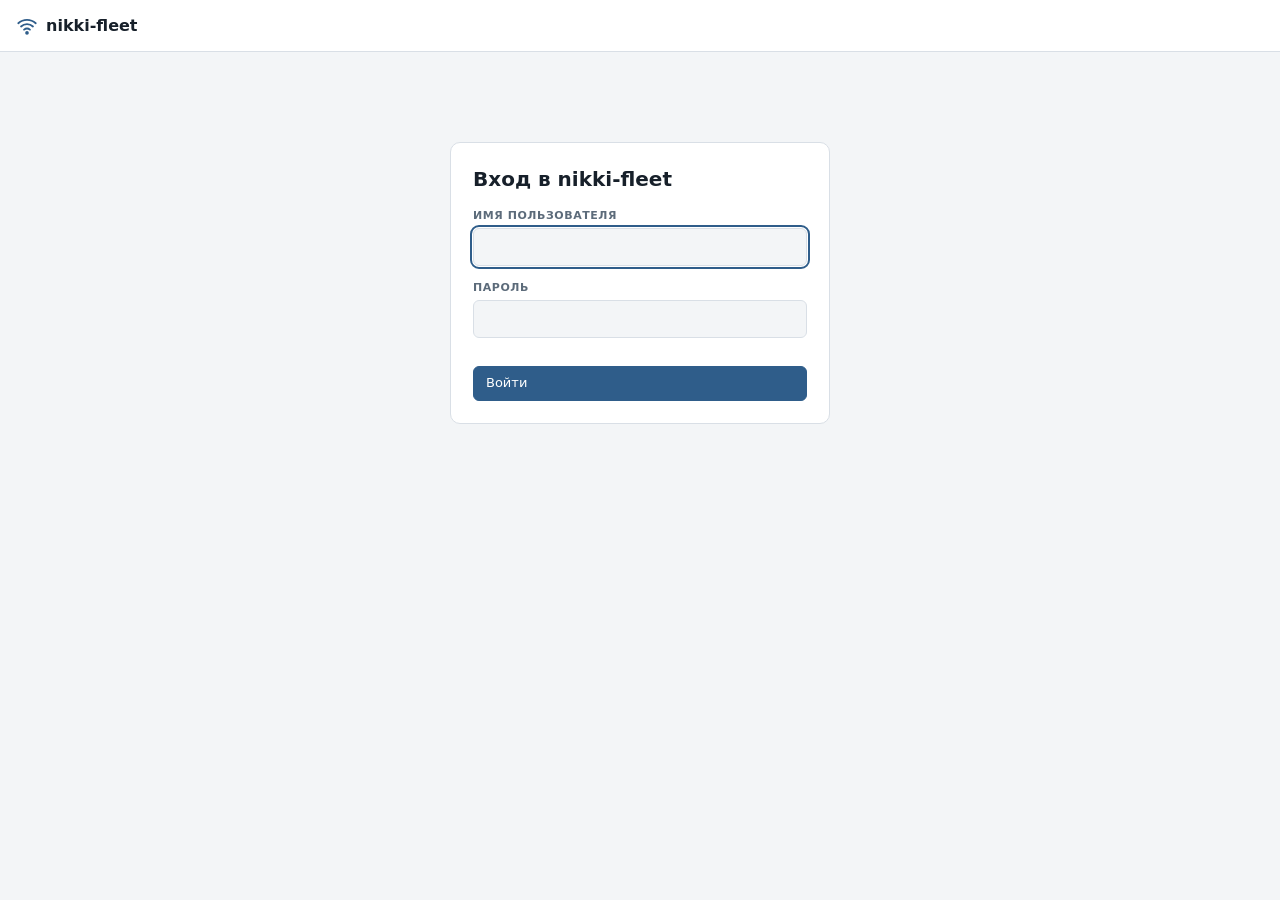
==== panel/web/index.html @ 2b1ee414 "0.1.8: live traffic tab in the panel - agent command 'traffic': compact /connections snapshot (busie" ====
<!doctype html>
<html lang="ru">
<head>
<meta charset="utf-8">
<meta name="viewport" content="width=device-width, initial-scale=1, viewport-fit=cover">
<title>nikki-fleet</title>
<link rel="icon" href="data:image/svg+xml,%3Csvg xmlns='http://www.w3.org/2000/svg' viewBox='0 0 24 24' fill='none' stroke='%232f5d8a' stroke-width='2' stroke-linecap='round'%3E%3Cpath d='M2.5 9a14 14 0 0 1 19 0M5.5 12.5a9.5 9.5 0 0 1 13 0M8.8 16a5 5 0 0 1 6.4 0'/%3E%3Ccircle cx='12' cy='19.5' r='1'/%3E%3C/svg%3E">
<link rel="stylesheet" href="app.css">
</head>
<body>
<header class="top">
  <a href="#/" class="brand" aria-label="nikki-fleet — к списку роутеров">
    <svg viewBox="0 0 24 24" aria-hidden="true"><path d="M2.5 9a14 14 0 0 1 19 0M5.5 12.5a9.5 9.5 0 0 1 13 0M8.8 16a5 5 0 0 1 6.4 0"/><circle cx="12" cy="19.5" r="1"/></svg>
    <span>nikki-fleet</span>
  </a>
  <nav id="topnav"></nav>
</header>
<main id="app" class="wrap"><div class="muted pad">Загрузка…</div></main>
<div id="toast" aria-live="polite"></div>
<dialog id="dlg"><div id="dlgBody"></div></dialog>
<script src="traffic.js"></script>
<script src="app.js"></script>
</body>
</html>
---- panel/web/app.css ----
/* nikki-fleet panel — fleet list on top, router workspace with tabs below */
:root{
  --bg:#f3f5f7; --panel:#ffffff; --fg:#17202a; --muted:#5c6b7a; --line:#d9dfe6;
  --accent:#2f5d8a; --accent-ink:#ffffff; --soft:#e7eef5; --warn:#a4471c; --ok:#2d7a4b; --off:#8a96a3;
  --code-bg:#0f1720; --code-fg:#d6e2ee;
  --f-ui:"IBM Plex Sans",system-ui,-apple-system,"Segoe UI",Roboto,sans-serif;
  --f-mono:"JetBrains Mono",ui-monospace,"SFMono-Regular",Consolas,monospace;
  color-scheme:light;
}
@media (prefers-color-scheme:dark){:root:not([data-theme="light"]){
  --bg:#0e141a; --panel:#151d26; --fg:#e3eaf1; --muted:#8fa0b1; --line:#26323e;
  --accent:#6fa3d6; --accent-ink:#0b1219; --soft:#1c2834; --warn:#e08a5f; --ok:#6cc08f; --off:#5d6b78;
  --code-bg:#0a0f14; --code-fg:#cfdbe7; color-scheme:dark}}
:root[data-theme="dark"]{
  --bg:#0e141a; --panel:#151d26; --fg:#e3eaf1; --muted:#8fa0b1; --line:#26323e;
  --accent:#6fa3d6; --accent-ink:#0b1219; --soft:#1c2834; --warn:#e08a5f; --ok:#6cc08f; --off:#5d6b78;
  --code-bg:#0a0f14; --code-fg:#cfdbe7; color-scheme:dark}
*{box-sizing:border-box}
[hidden]{display:none!important}
html,body{margin:0}
body{background:var(--bg);color:var(--fg);font:14px/1.45 var(--f-ui)}
a{color:var(--accent)}
code,pre,.mono{font-family:var(--f-mono)}
.muted{color:var(--muted)} .small{font-size:12.5px} .pad{padding:24px 0}
.wrap{max-width:1240px;margin:0 auto;padding-inline:16px;padding-block:18px 48px;display:flex;flex-direction:column;gap:14px}

.top{position:sticky;top:0;z-index:20;background:var(--panel);border-bottom:1px solid var(--line);display:flex;align-items:center;justify-content:space-between;gap:12px;padding:0 16px;height:52px}
.brand{display:flex;align-items:center;gap:8px;font-weight:600;font-size:16px;color:var(--fg);text-decoration:none}
.brand svg{width:22px;height:22px;fill:none;stroke:var(--accent);stroke-width:2;stroke-linecap:round}
#topnav{display:flex;gap:6px;align-items:center;font-size:13px}

h1{font-size:22px;margin:0;text-wrap:balance} h2{font-size:15px;margin:0} h3{font-size:13px;margin:0;color:var(--muted);text-transform:uppercase;letter-spacing:.05em}
button,.btn{font:inherit;font-size:13px;font-weight:500;border:1px solid var(--line);background:var(--panel);color:var(--fg);padding:7px 12px;border-radius:6px;cursor:pointer;display:inline-flex;align-items:center;gap:6px;text-decoration:none;min-height:34px}
button:hover,.btn:hover{border-color:var(--accent)}
button:disabled{opacity:.5;cursor:default}
button.primary{background:var(--accent);color:var(--accent-ink);border-color:var(--accent)}
button.ghost{background:transparent;border-color:transparent}
button.danger{color:var(--warn)}
:focus-visible{outline:2px solid var(--accent);outline-offset:1px}
input,select,textarea{font:inherit;font-size:14px;border:1px solid var(--line);background:var(--bg);color:var(--fg);border-radius:6px;padding:8px 10px;width:100%;min-width:0}
textarea{font-family:var(--f-mono);font-size:12.5px}
label.f{display:flex;flex-direction:column;gap:4px;min-width:0}
label.f>span{font-size:11px;letter-spacing:.05em;text-transform:uppercase;color:var(--muted);font-weight:600}
.row{display:flex;flex-wrap:wrap;gap:8px;align-items:center}
.row.end{justify-content:flex-end}
.spread{display:flex;flex-wrap:wrap;gap:10px;align-items:center;justify-content:space-between}
.panel{background:var(--panel);border:1px solid var(--line);border-radius:10px;padding:14px 16px;display:flex;flex-direction:column;gap:10px;min-width:0}
.note{font-size:13px;color:var(--muted);background:var(--soft);border-radius:8px;padding:10px 12px}
.err{color:var(--warn)} .ok{color:var(--ok)}

/* auth */
.auth{max-width:380px;margin:8vh auto 0;width:100%}
.auth .panel{gap:14px;padding:22px}
.auth h1{font-size:20px}

/* fleet grid */
.grid{display:grid;grid-template-columns:repeat(auto-fill,minmax(300px,1fr));gap:12px}
.card{background:var(--panel);border:1px solid var(--line);border-radius:10px;padding:14px 16px;display:flex;flex-direction:column;gap:8px;color:inherit;text-decoration:none;min-width:0}
.card:hover{border-color:var(--accent)}
.card .name{font-weight:600;font-size:15px;overflow:hidden;text-overflow:ellipsis;white-space:nowrap}
.card .meta{font-size:12.5px;color:var(--muted);display:flex;flex-wrap:wrap;gap:2px 10px}
.pill{display:inline-flex;align-items:center;gap:6px;font-size:12px;font-weight:500;padding:2px 9px;border-radius:999px;background:var(--soft);color:var(--muted);white-space:nowrap}
.pill.on{color:var(--ok)} .pill.on::before,.pill.off::before{content:"";width:7px;height:7px;border-radius:50%;background:currentColor}
.pill.off{color:var(--off)}
.pill.warn{color:var(--warn)}
.subs{display:flex;flex-direction:column;gap:3px;font-size:12.5px}
.subs .s{display:flex;justify-content:space-between;gap:8px}
.subs .s span:last-child{color:var(--muted);text-align:right}
.bar{height:4px;border-radius:2px;background:var(--soft);overflow:hidden}
.bar i{display:block;height:100%;background:var(--accent)}
.bar i.hi{background:var(--warn)}
.empty{display:grid;gap:10px;justify-items:start}
.empty ol{margin:0;padding-left:20px;display:grid;gap:4px}

/* router page */
.rhead{display:flex;flex-wrap:wrap;gap:10px;align-items:center}
.rhead h1{flex:0 1 auto;min-width:0;overflow:hidden;text-overflow:ellipsis}
.tabs{display:flex;gap:2px;border-bottom:1px solid var(--line);overflow-x:auto}
.tab{border:none;border-bottom:2px solid transparent;border-radius:0;background:transparent;color:var(--muted);padding:9px 14px;min-height:0;font-size:14px;white-space:nowrap}
.tab:hover{color:var(--fg);border-color:transparent}
.tab[aria-selected="true"]{color:var(--fg);border-bottom-color:var(--accent)}
.tabbody{display:flex;flex-direction:column;gap:14px;min-width:0;width:100%}
.kv{display:grid;grid-template-columns:repeat(auto-fill,minmax(180px,1fr));gap:10px 16px}
.kv div{display:flex;flex-direction:column;gap:2px;min-width:0}
.kv b{font-size:11px;letter-spacing:.05em;text-transform:uppercase;color:var(--muted);font-weight:600}
.kv span{font-variant-numeric:tabular-nums;overflow-wrap:anywhere}
.cols{display:grid;grid-template-columns:repeat(auto-fit,minmax(340px,1fr));gap:14px}
.tbl{overflow-x:auto}
table{border-collapse:collapse;width:100%;font-size:13px}
th,td{text-align:left;padding:7px 8px;border-bottom:1px solid var(--line);vertical-align:top}
th{font-size:11px;letter-spacing:.05em;text-transform:uppercase;color:var(--muted);font-weight:600}
td.num{font-variant-numeric:tabular-nums;text-align:right;white-space:nowrap}
.dl{font-family:var(--f-mono);font-size:12px;white-space:nowrap}
.dl.good{color:var(--ok)}.dl.mid{color:#b07a1e}.dl.bad{color:var(--warn)}
.frame{width:100%;height:calc(100vh - 210px);min-height:560px;border:1px solid var(--line);border-radius:10px;background:var(--bg)}
pre.code{margin:0;background:var(--code-bg);color:var(--code-fg);border-radius:8px;padding:12px;font-size:12px;line-height:1.5;overflow:auto;max-height:60vh;white-space:pre}
.cmd{display:flex;gap:6px;align-items:stretch}
.cmd code{flex:1;min-width:0;background:var(--code-bg);color:var(--code-fg);border-radius:6px;padding:9px 10px;font-size:12.5px;overflow-x:auto;white-space:nowrap}

#toast{position:fixed;left:50%;transform:translateX(-50%);bottom:calc(20px + env(safe-area-inset-bottom,0px));z-index:60;background:var(--panel);border:1px solid var(--line);box-shadow:0 6px 24px rgba(0,0,0,.18);border-radius:999px;padding:8px 16px;max-width:calc(100vw - 32px);font-size:13px;color:var(--ok)}
#toast.err{color:var(--warn)}
#toast:empty{display:none}
dialog{border:1px solid var(--line);border-radius:12px;background:var(--panel);color:var(--fg);width:min(760px,calc(100vw - 32px));padding:18px}
dialog::backdrop{background:rgba(0,0,0,.45)}
#dlgBody{display:flex;flex-direction:column;gap:12px}

/* traffic */
.trnow{display:grid;grid-template-columns:repeat(auto-fill,minmax(150px,1fr));gap:10px 16px}
.trnow div{display:flex;flex-direction:column;gap:2px;min-width:0}
.trnow b{font-size:11px;letter-spacing:.05em;text-transform:uppercase;color:var(--muted);font-weight:600}
.trnow .big{font-size:22px;font-weight:600;font-variant-numeric:tabular-nums;white-space:nowrap}
.big.dn{color:var(--accent)} .big.up{color:var(--ok)}
.trchart{position:relative;height:130px}
.trchart svg{width:100%;height:120px;display:block}
.trchart .grid{stroke:var(--line);stroke-width:1;vector-effect:non-scaling-stroke}
.trchart .ln{fill:none;stroke-width:2;vector-effect:non-scaling-stroke;stroke-linejoin:round}
.trchart .ln.dn{stroke:var(--accent)} .trchart .ln.up{stroke:var(--ok)}
.trchart .area.dn{fill:var(--accent);opacity:.12}
.trmax{position:absolute;top:0;left:4px}
.trlegend{position:absolute;bottom:-4px;right:0;color:var(--muted);display:flex;align-items:center;gap:5px}
.trlegend i{display:inline-block;width:10px;height:3px;border-radius:2px;margin-left:6px}
.trlegend i.dn{background:var(--accent)} .trlegend i.up{background:var(--ok)}
.cols3{display:grid;grid-template-columns:repeat(auto-fit,minmax(280px,1fr));gap:14px}
.trlist{display:flex;flex-direction:column;gap:4px}
.tritem{display:grid;grid-template-columns:minmax(0,1fr) auto;gap:3px 10px;width:100%;text-align:left;border-color:transparent;background:transparent;padding:6px 8px;min-height:0}
.tritem:hover{background:var(--soft);border-color:transparent}
.tritem .trname{overflow:hidden;text-overflow:ellipsis;white-space:nowrap;font-weight:500}
.tritem .trval{font-variant-numeric:tabular-nums;white-space:nowrap}
.tritem .bar{grid-column:1/-1}
.tritem .small{grid-column:1/-1}
.trtbl td{white-space:nowrap}
.trtools{flex:1 1 360px;justify-content:flex-end;flex-wrap:nowrap}
.trtools input{flex:1 1 auto;max-width:360px}
.trhost{max-width:280px;overflow:hidden;text-overflow:ellipsis;font-weight:500}
.route{font-size:12.5px;background:var(--soft);border-radius:4px;padding:2px 6px}
.route.direct{color:var(--muted)}
button.small{font-size:12px;min-height:26px;padding:3px 8px}

@media (max-width:640px){
  .wrap{padding-block:12px 40px}
  h1{font-size:19px}
  .frame{height:calc(100dvh - 170px);border-radius:0;border-inline:none;margin-inline:-16px;width:calc(100% + 32px)}
  .cols{grid-template-columns:minmax(0,1fr)}
  dialog{width:100vw;max-width:100vw;height:100dvh;max-height:100dvh;margin:0;border-radius:0;border:none}
  input,select,textarea{font-size:16px}
  .trtools{flex-basis:100%}
  .trtools input{max-width:none}
  .trtbl thead{display:none}
  .trtbl,.trtbl tbody{display:block}
  .trtbl tr{display:grid;grid-template-columns:minmax(0,1fr) auto auto;gap:2px 10px;padding:8px 0;border-bottom:1px solid var(--line)}
  .trtbl td{display:block;border:none;padding:0;white-space:normal;min-width:0}
  .trtbl .c-host{grid-column:1/3}
  .trtbl .c-kill{grid-column:3;grid-row:1/3;align-self:center}
  .trtbl .c-rule,.trtbl .c-age,.trtbl .c-dev div{display:none}
  .trtbl .c-dev{grid-column:1;font-size:12px;color:var(--muted)}
  .trtbl .c-dev::before{content:"устройство: "}
  .trtbl .c-route{grid-column:1}
  .trtbl .c-speed{grid-column:2;grid-row:2/4;text-align:right}
  .trtbl .c-total{grid-column:1;text-align:left;color:var(--muted);font-size:12px}
  .trtbl .c-total::before{content:"всего "}
  .trhost{max-width:none;overflow-wrap:anywhere}
}
@media (prefers-reduced-motion:reduce){*{transition:none!important}}
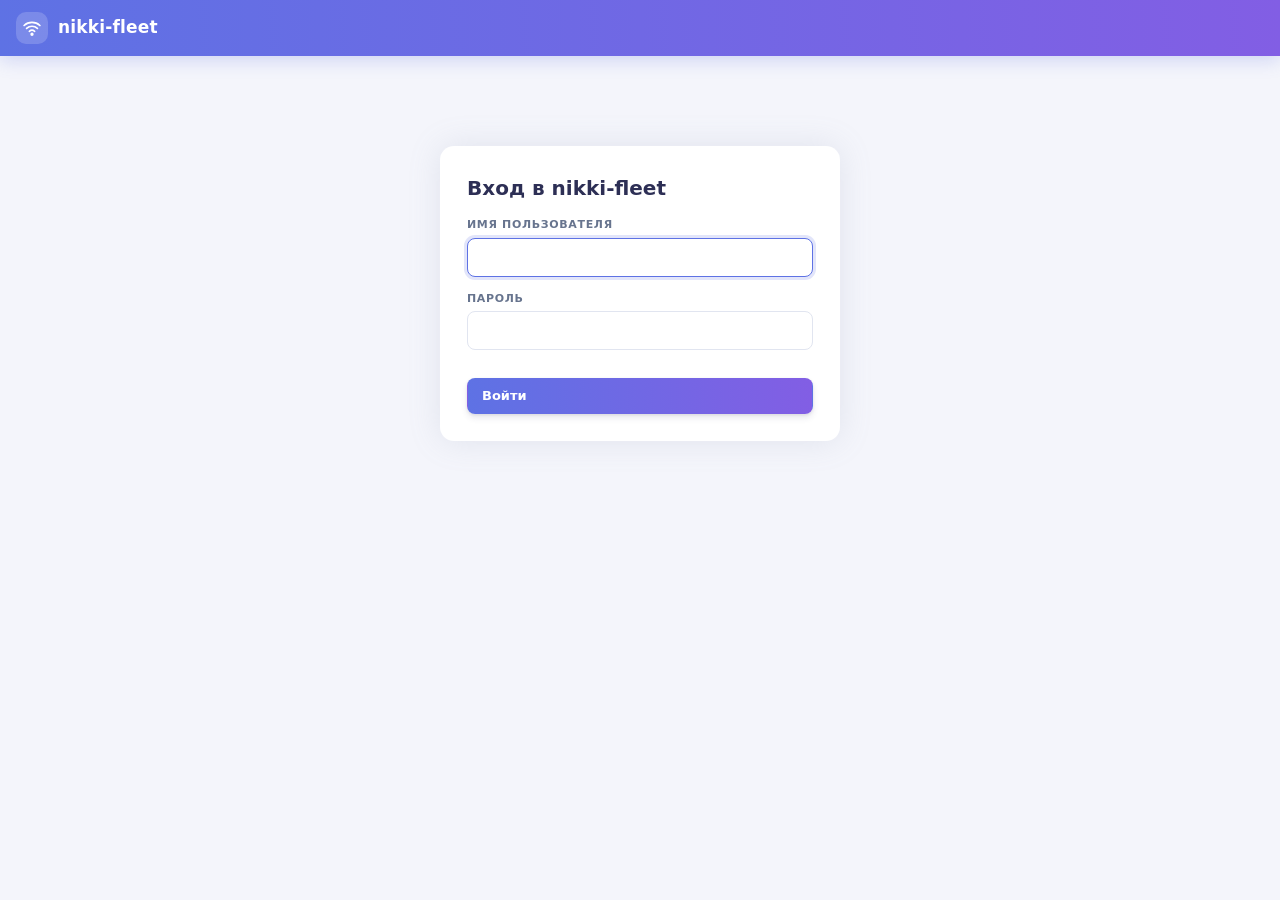
==== commit 1c2b49b6: "0.1.11: fix empty groups/subscriptions in status, Argon-style panel theme, country flags - fix: stat" ====
--- a/panel/web/index.html
+++ b/panel/web/index.html
@@ -6,11 +6,12 @@
 <title>nikki-fleet</title>
 <link rel="icon" href="data:image/svg+xml,%3Csvg xmlns='http://www.w3.org/2000/svg' viewBox='0 0 24 24' fill='none' stroke='%232f5d8a' stroke-width='2' stroke-linecap='round'%3E%3Cpath d='M2.5 9a14 14 0 0 1 19 0M5.5 12.5a9.5 9.5 0 0 1 13 0M8.8 16a5 5 0 0 1 6.4 0'/%3E%3Ccircle cx='12' cy='19.5' r='1'/%3E%3C/svg%3E">
 <link rel="stylesheet" href="app.css">
+<script>try{const t=localStorage.getItem("nf.theme");if(t==="light"||t==="dark")document.documentElement.dataset.theme=t}catch(e){}</script>
 </head>
 <body>
 <header class="top">
   <a href="#/" class="brand" aria-label="nikki-fleet — к списку роутеров">
-    <svg viewBox="0 0 24 24" aria-hidden="true"><path d="M2.5 9a14 14 0 0 1 19 0M5.5 12.5a9.5 9.5 0 0 1 13 0M8.8 16a5 5 0 0 1 6.4 0"/><circle cx="12" cy="19.5" r="1"/></svg>
+    <span class="logo"><svg viewBox="0 0 24 24" aria-hidden="true"><path d="M2.5 9a14 14 0 0 1 19 0M5.5 12.5a9.5 9.5 0 0 1 13 0M8.8 16a5 5 0 0 1 6.4 0"/><circle cx="12" cy="19.5" r="1"/></svg></span>
     <span>nikki-fleet</span>
   </a>
   <nav id="topnav"></nav>
@@ -18,7 +19,9 @@
 <main id="app" class="wrap"><div class="muted pad">Загрузка…</div></main>
 <div id="toast" aria-live="polite"></div>
 <dialog id="dlg"><div id="dlgBody"></div></dialog>
+<script src="flags.js"></script>
 <script src="traffic.js"></script>
+<script src="proxies.js"></script>
 <script src="app.js"></script>
 </body>
 </html>
--- a/panel/web/app.css
+++ b/panel/web/app.css
@@ -1,108 +1,194 @@
-/* nikki-fleet panel — fleet list on top, router workspace with tabs below */
+/* nikki-fleet panel — Argon-inspired: indigo gradient header, soft shadowed cards */
 :root{
-  --bg:#f3f5f7; --panel:#ffffff; --fg:#17202a; --muted:#5c6b7a; --line:#d9dfe6;
-  --accent:#2f5d8a; --accent-ink:#ffffff; --soft:#e7eef5; --warn:#a4471c; --ok:#2d7a4b; --off:#8a96a3;
-  --code-bg:#0f1720; --code-fg:#d6e2ee;
-  --f-ui:"IBM Plex Sans",system-ui,-apple-system,"Segoe UI",Roboto,sans-serif;
-  --f-mono:"JetBrains Mono",ui-monospace,"SFMono-Regular",Consolas,monospace;
+  --bg:#f4f5fb; --panel:#ffffff; --fg:#2d2f55; --muted:#67748e; --line:#e1e5f0;
+  --accent:#5e72e4; --accent2:#825ee4; --accent-ink:#ffffff; --soft:#eef0fd;
+  --warn:#d6294f; --ok:#1a9b67; --off:#8a93ad; --amber:#b7791f;
+  --grad:linear-gradient(87deg,#5e72e4 0%,#825ee4 100%);
+  --grad-ok:linear-gradient(87deg,#2dce89 0%,#2dcecc 100%);
+  --grad-warn:linear-gradient(87deg,#f5365c 0%,#f56036 100%);
+  --grad-info:linear-gradient(87deg,#11cdef 0%,#1171ef 100%);
+  --grad-amber:linear-gradient(87deg,#fb6340 0%,#fbb140 100%);
+  --shadow:0 0 2rem 0 rgba(136,152,170,.18);
+  --shadow-sm:0 1px 3px rgba(50,50,93,.12),0 1px 0 rgba(0,0,0,.02);
+  --hero-ink:#ffffff;
+  --code-bg:#171a35; --code-fg:#dfe3fb;
+  --f-ui:"Twemoji Country Flags","Open Sans","IBM Plex Sans",system-ui,-apple-system,"Segoe UI",Roboto,sans-serif;
+  --f-mono:"Twemoji Country Flags","JetBrains Mono",ui-monospace,"SFMono-Regular",Consolas,monospace;
   color-scheme:light;
 }
 @media (prefers-color-scheme:dark){:root:not([data-theme="light"]){
-  --bg:#0e141a; --panel:#151d26; --fg:#e3eaf1; --muted:#8fa0b1; --line:#26323e;
-  --accent:#6fa3d6; --accent-ink:#0b1219; --soft:#1c2834; --warn:#e08a5f; --ok:#6cc08f; --off:#5d6b78;
-  --code-bg:#0a0f14; --code-fg:#cfdbe7; color-scheme:dark}}
+  --bg:#12142a; --panel:#1c1f3a; --fg:#e8eaf6; --muted:#9aa3c7; --line:#2e3260;
+  --accent:#8a9bff; --accent2:#a78bfa; --accent-ink:#11132a; --soft:#262a50;
+  --warn:#ff7a93; --ok:#4fd6a0; --off:#6f789c; --amber:#f6b26b;
+  --grad:linear-gradient(87deg,#3d4bb8 0%,#5b3fb8 100%);
+  --shadow:0 0 1.5rem 0 rgba(0,0,0,.35); --shadow-sm:0 1px 3px rgba(0,0,0,.4);
+  --code-bg:#0c0e20; --code-fg:#dfe3fb; color-scheme:dark}}
 :root[data-theme="dark"]{
-  --bg:#0e141a; --panel:#151d26; --fg:#e3eaf1; --muted:#8fa0b1; --line:#26323e;
-  --accent:#6fa3d6; --accent-ink:#0b1219; --soft:#1c2834; --warn:#e08a5f; --ok:#6cc08f; --off:#5d6b78;
-  --code-bg:#0a0f14; --code-fg:#cfdbe7; color-scheme:dark}
+  --bg:#12142a; --panel:#1c1f3a; --fg:#e8eaf6; --muted:#9aa3c7; --line:#2e3260;
+  --accent:#8a9bff; --accent2:#a78bfa; --accent-ink:#11132a; --soft:#262a50;
+  --warn:#ff7a93; --ok:#4fd6a0; --off:#6f789c; --amber:#f6b26b;
+  --grad:linear-gradient(87deg,#3d4bb8 0%,#5b3fb8 100%);
+  --shadow:0 0 1.5rem 0 rgba(0,0,0,.35); --shadow-sm:0 1px 3px rgba(0,0,0,.4);
+  --code-bg:#0c0e20; --code-fg:#dfe3fb; color-scheme:dark}
+/* Windows has no flag emoji: a flags-only font (Twemoji, CC-BY 4.0) */
+@font-face{font-family:"Twemoji Country Flags";src:url(flags.woff2) format("woff2");unicode-range:U+1F1E6-1F1FF,U+1F3F4,U+E0062-E0063,U+E0065,U+E0067,U+E006C,U+E006E,U+E0073-E0074,U+E0077,U+E007F;font-display:swap}
 *{box-sizing:border-box}
 [hidden]{display:none!important}
 html,body{margin:0}
-body{background:var(--bg);color:var(--fg);font:14px/1.45 var(--f-ui)}
+body{background:var(--bg);color:var(--fg);font:14px/1.5 var(--f-ui)}
 a{color:var(--accent)}
 code,pre,.mono{font-family:var(--f-mono)}
 .muted{color:var(--muted)} .small{font-size:12.5px} .pad{padding:24px 0}
-.wrap{max-width:1240px;margin:0 auto;padding-inline:16px;padding-block:18px 48px;display:flex;flex-direction:column;gap:14px}
-
-.top{position:sticky;top:0;z-index:20;background:var(--panel);border-bottom:1px solid var(--line);display:flex;align-items:center;justify-content:space-between;gap:12px;padding:0 16px;height:52px}
-.brand{display:flex;align-items:center;gap:8px;font-weight:600;font-size:16px;color:var(--fg);text-decoration:none}
-.brand svg{width:22px;height:22px;fill:none;stroke:var(--accent);stroke-width:2;stroke-linecap:round}
+.wrap{max-width:1280px;margin:0 auto;padding-inline:16px;padding-block:18px 48px;display:flex;flex-direction:column;gap:16px}
+
+/* gradient top bar */
+.top{position:sticky;top:0;z-index:20;background:var(--grad);color:var(--hero-ink);display:flex;align-items:center;justify-content:space-between;gap:12px;padding:0 16px;height:56px;box-shadow:0 4px 18px rgba(94,114,228,.25)}
+.brand{display:flex;align-items:center;gap:10px;font-weight:700;font-size:17px;color:var(--hero-ink);text-decoration:none;letter-spacing:.01em}
+.brand .logo{width:32px;height:32px;border-radius:10px;background:rgba(255,255,255,.18);display:grid;place-items:center}
+.brand svg{width:20px;height:20px;fill:none;stroke:#fff;stroke-width:2;stroke-linecap:round}
 #topnav{display:flex;gap:6px;align-items:center;font-size:13px}
-
-h1{font-size:22px;margin:0;text-wrap:balance} h2{font-size:15px;margin:0} h3{font-size:13px;margin:0;color:var(--muted);text-transform:uppercase;letter-spacing:.05em}
-button,.btn{font:inherit;font-size:13px;font-weight:500;border:1px solid var(--line);background:var(--panel);color:var(--fg);padding:7px 12px;border-radius:6px;cursor:pointer;display:inline-flex;align-items:center;gap:6px;text-decoration:none;min-height:34px}
+.top .ti{width:18px;height:18px;fill:none;stroke:#fff;stroke-width:2;stroke-linecap:round}
+.flag{font-family:"Twemoji Country Flags",var(--f-ui)}
+.top .btn,.top button{background:rgba(255,255,255,.14);border-color:transparent;color:#fff}
+.top .btn:hover,.top button:hover{background:rgba(255,255,255,.26);border-color:transparent}
+
+h1{font-size:22px;margin:0;text-wrap:balance;font-weight:700} h2{font-size:16px;margin:0} h3{font-size:12px;margin:0;color:var(--muted);text-transform:uppercase;letter-spacing:.06em;font-weight:700}
+button,.btn{font:inherit;font-size:13px;font-weight:600;border:1px solid var(--line);background:var(--panel);color:var(--fg);padding:7px 14px;border-radius:8px;cursor:pointer;display:inline-flex;align-items:center;gap:6px;text-decoration:none;min-height:34px;transition:transform .15s,box-shadow .15s,border-color .15s,background .15s}
 button:hover,.btn:hover{border-color:var(--accent)}
 button:disabled{opacity:.5;cursor:default}
-button.primary{background:var(--accent);color:var(--accent-ink);border-color:var(--accent)}
+button.primary{background:var(--grad);color:#fff;border-color:transparent;box-shadow:0 4px 6px rgba(50,50,93,.11),0 1px 3px rgba(0,0,0,.08)}
+button.primary:hover:not(:disabled){transform:translateY(-1px);box-shadow:0 7px 14px rgba(50,50,93,.1),0 3px 6px rgba(0,0,0,.08)}
 button.ghost{background:transparent;border-color:transparent}
 button.danger{color:var(--warn)}
-:focus-visible{outline:2px solid var(--accent);outline-offset:1px}
-input,select,textarea{font:inherit;font-size:14px;border:1px solid var(--line);background:var(--bg);color:var(--fg);border-radius:6px;padding:8px 10px;width:100%;min-width:0}
+:focus-visible{outline:2px solid var(--accent);outline-offset:2px}
+input,select,textarea{font:inherit;font-size:14px;border:1px solid var(--line);background:var(--panel);color:var(--fg);border-radius:8px;padding:8px 11px;width:100%;min-width:0;transition:border-color .15s,box-shadow .15s}
+input:focus,select:focus,textarea:focus{outline:none;border-color:var(--accent);box-shadow:0 0 0 3px color-mix(in srgb,var(--accent) 18%,transparent)}
 textarea{font-family:var(--f-mono);font-size:12.5px}
 label.f{display:flex;flex-direction:column;gap:4px;min-width:0}
-label.f>span{font-size:11px;letter-spacing:.05em;text-transform:uppercase;color:var(--muted);font-weight:600}
+label.f>span{font-size:11px;letter-spacing:.06em;text-transform:uppercase;color:var(--muted);font-weight:700}
 .row{display:flex;flex-wrap:wrap;gap:8px;align-items:center}
 .row.end{justify-content:flex-end}
 .spread{display:flex;flex-wrap:wrap;gap:10px;align-items:center;justify-content:space-between}
-.panel{background:var(--panel);border:1px solid var(--line);border-radius:10px;padding:14px 16px;display:flex;flex-direction:column;gap:10px;min-width:0}
-.note{font-size:13px;color:var(--muted);background:var(--soft);border-radius:8px;padding:10px 12px}
+.panel{background:var(--panel);border:1px solid transparent;border-radius:14px;padding:16px 18px;display:flex;flex-direction:column;gap:12px;min-width:0;box-shadow:var(--shadow)}
+.note{font-size:13px;color:var(--muted);background:var(--soft);border-radius:10px;padding:10px 14px;border-left:3px solid var(--accent)}
+.note.err{border-left-color:var(--warn)}
 .err{color:var(--warn)} .ok{color:var(--ok)}
 
 /* auth */
-.auth{max-width:380px;margin:8vh auto 0;width:100%}
-.auth .panel{gap:14px;padding:22px}
+.auth{max-width:400px;margin:8vh auto 0;width:100%}
+.auth .panel{gap:14px;padding:26px}
 .auth h1{font-size:20px}
 
 /* fleet grid */
-.grid{display:grid;grid-template-columns:repeat(auto-fill,minmax(300px,1fr));gap:12px}
-.card{background:var(--panel);border:1px solid var(--line);border-radius:10px;padding:14px 16px;display:flex;flex-direction:column;gap:8px;color:inherit;text-decoration:none;min-width:0}
-.card:hover{border-color:var(--accent)}
-.card .name{font-weight:600;font-size:15px;overflow:hidden;text-overflow:ellipsis;white-space:nowrap}
+.pagehead{display:flex;flex-wrap:wrap;gap:12px;align-items:flex-end;justify-content:space-between}
+.grid{display:grid;grid-template-columns:repeat(auto-fill,minmax(310px,1fr));gap:16px}
+.card{position:relative;background:var(--panel);border-radius:14px;padding:16px 18px 16px 22px;display:flex;flex-direction:column;gap:8px;color:inherit;text-decoration:none;min-width:0;box-shadow:var(--shadow);overflow:hidden;transition:transform .15s,box-shadow .15s}
+.card::before{content:"";position:absolute;inset:0 auto 0 0;width:5px;background:var(--off)}
+.card.on::before{background:var(--grad-ok)}
+.card:hover{transform:translateY(-2px);box-shadow:0 0 2.4rem 0 rgba(94,114,228,.22)}
+.card .name{font-weight:700;font-size:16px;overflow:hidden;text-overflow:ellipsis;white-space:nowrap}
 .card .meta{font-size:12.5px;color:var(--muted);display:flex;flex-wrap:wrap;gap:2px 10px}
-.pill{display:inline-flex;align-items:center;gap:6px;font-size:12px;font-weight:500;padding:2px 9px;border-radius:999px;background:var(--soft);color:var(--muted);white-space:nowrap}
-.pill.on{color:var(--ok)} .pill.on::before,.pill.off::before{content:"";width:7px;height:7px;border-radius:50%;background:currentColor}
+.pill{display:inline-flex;align-items:center;gap:6px;font-size:11.5px;font-weight:700;padding:3px 10px;border-radius:999px;background:var(--soft);color:var(--muted);white-space:nowrap;letter-spacing:.01em}
+.pill.on{color:var(--ok);background:color-mix(in srgb,var(--ok) 13%,transparent)} .pill.on::before,.pill.off::before{content:"";width:7px;height:7px;border-radius:50%;background:currentColor}
+.pill.on::before{box-shadow:0 0 0 3px color-mix(in srgb,var(--ok) 25%,transparent)}
 .pill.off{color:var(--off)}
-.pill.warn{color:var(--warn)}
-.subs{display:flex;flex-direction:column;gap:3px;font-size:12.5px}
+.pill.warn{color:var(--amber);background:color-mix(in srgb,var(--amber) 14%,transparent)}
+.subs{display:flex;flex-direction:column;gap:4px;font-size:12.5px}
 .subs .s{display:flex;justify-content:space-between;gap:8px}
 .subs .s span:last-child{color:var(--muted);text-align:right}
-.bar{height:4px;border-radius:2px;background:var(--soft);overflow:hidden}
-.bar i{display:block;height:100%;background:var(--accent)}
-.bar i.hi{background:var(--warn)}
+.bar{height:5px;border-radius:3px;background:var(--soft);overflow:hidden}
+.bar i{display:block;height:100%;background:var(--grad);border-radius:3px}
+.bar i.hi{background:var(--grad-warn)}
 .empty{display:grid;gap:10px;justify-items:start}
 .empty ol{margin:0;padding-left:20px;display:grid;gap:4px}
-
-/* router page */
-.rhead{display:flex;flex-wrap:wrap;gap:10px;align-items:center}
-.rhead h1{flex:0 1 auto;min-width:0;overflow:hidden;text-overflow:ellipsis}
-.tabs{display:flex;gap:2px;border-bottom:1px solid var(--line);overflow-x:auto}
-.tab{border:none;border-bottom:2px solid transparent;border-radius:0;background:transparent;color:var(--muted);padding:9px 14px;min-height:0;font-size:14px;white-space:nowrap}
-.tab:hover{color:var(--fg);border-color:transparent}
-.tab[aria-selected="true"]{color:var(--fg);border-bottom-color:var(--accent)}
-.tabbody{display:flex;flex-direction:column;gap:14px;min-width:0;width:100%}
-.kv{display:grid;grid-template-columns:repeat(auto-fill,minmax(180px,1fr));gap:10px 16px}
+.fleetstats{display:grid;grid-template-columns:repeat(auto-fit,minmax(170px,1fr));gap:16px}
+
+/* router page: gradient hero with the tabs on it */
+.hero{background:var(--grad);color:var(--hero-ink);border-radius:16px;padding:16px 18px 0;display:flex;flex-direction:column;gap:12px;box-shadow:0 8px 24px rgba(94,114,228,.25);position:relative;overflow:hidden}
+.hero::after{content:"";position:absolute;right:-60px;top:-80px;width:260px;height:260px;border-radius:50%;background:rgba(255,255,255,.07);pointer-events:none}
+.rhead{display:flex;flex-wrap:wrap;gap:10px;align-items:center;position:relative;z-index:1}
+.rhead h1{flex:0 1 auto;min-width:0;overflow:hidden;text-overflow:ellipsis;color:#fff}
+.rhead .btn{background:rgba(255,255,255,.16);border-color:transparent;color:#fff}
+.hero .pill{background:rgba(255,255,255,.18);color:#fff}
+.hero .pill.on{color:#fff;background:rgba(45,206,137,.35)}
+.hero .pill.off{color:#fff;background:rgba(0,0,0,.18)}
+.hero .sub{font-size:12.5px;opacity:.85;position:relative;z-index:1;margin-top:-6px}
+.tabs{display:flex;gap:4px;overflow-x:auto;position:relative;z-index:1;scrollbar-width:none}
+.tabs::-webkit-scrollbar{display:none}
+.tab{border:none;border-radius:10px 10px 0 0;background:transparent;color:rgba(255,255,255,.82);padding:10px 16px;min-height:0;font-size:14px;font-weight:600;white-space:nowrap}
+.tab:hover{color:#fff;background:rgba(255,255,255,.1);border-color:transparent}
+.tab[aria-selected="true"]{color:var(--accent);background:var(--bg)}
+.tabbody{display:flex;flex-direction:column;gap:16px;min-width:0;width:100%}
+#ov{display:flex;flex-direction:column;gap:16px}
+
+/* stat cards (Argon "card-stats") */
+.stats{display:grid;grid-template-columns:repeat(auto-fit,minmax(200px,1fr));gap:16px}
+.stat{background:var(--panel);border-radius:14px;padding:14px 16px;box-shadow:var(--shadow);display:grid;grid-template-columns:minmax(0,1fr) auto;gap:2px 12px;align-items:center;min-width:0}
+.stat b{font-size:11px;letter-spacing:.06em;text-transform:uppercase;color:var(--muted);font-weight:700}
+.stat .v{font-size:20px;font-weight:700;font-variant-numeric:tabular-nums;white-space:nowrap;overflow:hidden;text-overflow:ellipsis}
+.stat .d{grid-column:1/-1;font-size:12px;color:var(--muted);overflow:hidden;text-overflow:ellipsis;white-space:nowrap}
+.stat .ic{grid-column:2;grid-row:1/3;width:44px;height:44px;border-radius:50%;display:grid;place-items:center;color:#fff;box-shadow:0 4px 6px rgba(50,50,93,.11)}
+.stat .ic svg{width:20px;height:20px;fill:none;stroke:currentColor;stroke-width:2;stroke-linecap:round;stroke-linejoin:round}
+.ic.g-main{background:var(--grad)} .ic.g-ok{background:var(--grad-ok)} .ic.g-warn{background:var(--grad-warn)} .ic.g-info{background:var(--grad-info)} .ic.g-amber{background:var(--grad-amber)}
+
+.kv{display:grid;grid-template-columns:repeat(auto-fill,minmax(180px,1fr));gap:12px 16px}
 .kv div{display:flex;flex-direction:column;gap:2px;min-width:0}
-.kv b{font-size:11px;letter-spacing:.05em;text-transform:uppercase;color:var(--muted);font-weight:600}
+.kv b{font-size:11px;letter-spacing:.06em;text-transform:uppercase;color:var(--muted);font-weight:700}
 .kv span{font-variant-numeric:tabular-nums;overflow-wrap:anywhere}
-.cols{display:grid;grid-template-columns:repeat(auto-fit,minmax(340px,1fr));gap:14px}
+.cols{display:grid;grid-template-columns:repeat(auto-fit,minmax(340px,1fr));gap:16px}
 .tbl{overflow-x:auto}
 table{border-collapse:collapse;width:100%;font-size:13px}
-th,td{text-align:left;padding:7px 8px;border-bottom:1px solid var(--line);vertical-align:top}
-th{font-size:11px;letter-spacing:.05em;text-transform:uppercase;color:var(--muted);font-weight:600}
+th,td{text-align:left;padding:8px 9px;border-bottom:1px solid var(--line);vertical-align:top}
+th{font-size:11px;letter-spacing:.06em;text-transform:uppercase;color:var(--muted);font-weight:700;background:color-mix(in srgb,var(--soft) 60%,transparent)}
+tbody tr:hover td{background:color-mix(in srgb,var(--soft) 45%,transparent)}
 td.num{font-variant-numeric:tabular-nums;text-align:right;white-space:nowrap}
 .dl{font-family:var(--f-mono);font-size:12px;white-space:nowrap}
-.dl.good{color:var(--ok)}.dl.mid{color:#b07a1e}.dl.bad{color:var(--warn)}
-.frame{width:100%;height:calc(100vh - 210px);min-height:560px;border:1px solid var(--line);border-radius:10px;background:var(--bg)}
-pre.code{margin:0;background:var(--code-bg);color:var(--code-fg);border-radius:8px;padding:12px;font-size:12px;line-height:1.5;overflow:auto;max-height:60vh;white-space:pre}
+.dl.good{color:var(--ok)}.dl.mid{color:var(--amber)}.dl.bad{color:var(--warn)}
+.frame{width:100%;height:calc(100vh - 230px);min-height:560px;border:none;border-radius:14px;background:var(--bg);box-shadow:var(--shadow)}
+pre.code{margin:0;background:var(--code-bg);color:var(--code-fg);border-radius:10px;padding:12px;font-size:12px;line-height:1.5;overflow:auto;max-height:60vh;white-space:pre}
 .cmd{display:flex;gap:6px;align-items:stretch}
-.cmd code{flex:1;min-width:0;background:var(--code-bg);color:var(--code-fg);border-radius:6px;padding:9px 10px;font-size:12.5px;overflow-x:auto;white-space:nowrap}
-
-#toast{position:fixed;left:50%;transform:translateX(-50%);bottom:calc(20px + env(safe-area-inset-bottom,0px));z-index:60;background:var(--panel);border:1px solid var(--line);box-shadow:0 6px 24px rgba(0,0,0,.18);border-radius:999px;padding:8px 16px;max-width:calc(100vw - 32px);font-size:13px;color:var(--ok)}
+.cmd code{flex:1;min-width:0;background:var(--code-bg);color:var(--code-fg);border-radius:8px;padding:9px 10px;font-size:12.5px;overflow-x:auto;white-space:nowrap}
+
+#toast{position:fixed;left:50%;transform:translateX(-50%);bottom:calc(20px + env(safe-area-inset-bottom,0px));z-index:60;background:var(--panel);box-shadow:0 8px 30px rgba(50,50,93,.25);border-radius:999px;padding:9px 18px;max-width:calc(100vw - 32px);font-size:13px;font-weight:600;color:var(--ok)}
 #toast.err{color:var(--warn)}
 #toast:empty{display:none}
-dialog{border:1px solid var(--line);border-radius:12px;background:var(--panel);color:var(--fg);width:min(760px,calc(100vw - 32px));padding:18px}
-dialog::backdrop{background:rgba(0,0,0,.45)}
+dialog{border:none;border-radius:16px;background:var(--panel);color:var(--fg);width:min(760px,calc(100vw - 32px));padding:20px;box-shadow:0 15px 35px rgba(50,50,93,.2),0 5px 15px rgba(0,0,0,.17)}
+dialog::backdrop{background:rgba(23,26,53,.55);backdrop-filter:blur(2px)}
 #dlgBody{display:flex;flex-direction:column;gap:12px}
+
+/* proxies */
+.warn-t{color:var(--warn)}
+.pxbar{display:flex;flex-wrap:wrap;gap:8px;align-items:center}
+.pxbar input{flex:1 1 200px;max-width:320px}
+.pxbar select{width:auto}
+.pxchk{display:flex;align-items:center;gap:6px;white-space:nowrap}
+.pxchk input{width:auto}
+.grow{flex:1 1 auto}
+.seg{display:inline-flex;border:1px solid var(--line);border-radius:9px;overflow:hidden;background:var(--panel)}
+.seg button{border:none;border-radius:0;min-height:32px}
+.seg button[aria-selected="true"]{background:var(--grad);color:#fff}
+.pxbody{display:flex;flex-direction:column;gap:12px}
+.pxg{gap:8px;padding:10px 12px}
+.pxgh{display:flex;flex-wrap:wrap;align-items:center;gap:6px 10px;min-width:0}
+.pxtog{border:none;background:transparent;padding:4px 2px;min-height:0;gap:8px;font-size:15px}
+.pxtog:hover{border:none}
+.pxtog .chev{color:var(--muted);width:12px}
+.pxnow{color:var(--muted);overflow-wrap:anywhere}
+.pxgrid{display:grid;grid-template-columns:repeat(auto-fill,minmax(150px,1fr));gap:6px}
+.pxt{position:relative;display:grid;grid-template-columns:minmax(0,1fr) auto;grid-template-rows:auto auto;gap:2px 6px;padding:8px 10px;border:1px solid var(--line);border-radius:10px;background:var(--panel);min-width:0;transition:transform .12s,box-shadow .12s,border-color .12s}
+.pxt.can:hover{transform:translateY(-1px);box-shadow:var(--shadow-sm)}
+.pxt.can{cursor:pointer}
+.pxt.can:hover{border-color:var(--accent)}
+.pxt.sel{background:var(--grad);border-color:transparent;color:#fff;box-shadow:0 4px 10px rgba(94,114,228,.35)}
+.pxt.sel .pxk,.pxt.sel .pxd{color:inherit;opacity:.85}
+.pxn{font-size:13px;font-weight:500;overflow:hidden;text-overflow:ellipsis;white-space:nowrap}
+.pxk{grid-column:1;font-size:11px;color:var(--muted);white-space:nowrap;overflow:hidden;text-overflow:ellipsis}
+.pxgrp{font-size:10px;text-transform:uppercase;letter-spacing:.04em}
+.pxdb{grid-column:2;grid-row:1/3;align-self:center;border:none;background:transparent;padding:2px 4px;min-height:0;color:inherit}
+.pxdb:hover{border:none;text-decoration:underline}
+.pxd{font-family:var(--f-mono);font-size:12px;white-space:nowrap}
+.pxd.good{color:var(--ok)} .pxd.mid{color:#b07a1e} .pxd.bad{color:var(--warn)} .pxd.none{color:var(--muted)}
+@media (max-width:640px){ .pxgrid{grid-template-columns:repeat(2,minmax(0,1fr))} .pxbar input{max-width:none} }
 
 /* traffic */
 .trnow{display:grid;grid-template-columns:repeat(auto-fill,minmax(150px,1fr));gap:10px 16px}
@@ -112,7 +198,7 @@
 .big.dn{color:var(--accent)} .big.up{color:var(--ok)}
 .trchart{position:relative;height:130px}
 .trchart svg{width:100%;height:120px;display:block}
-.trchart .grid{stroke:var(--line);stroke-width:1;vector-effect:non-scaling-stroke}
+.trchart .gl{stroke:var(--line);stroke-width:1;vector-effect:non-scaling-stroke}
 .trchart .ln{fill:none;stroke-width:2;vector-effect:non-scaling-stroke;stroke-linejoin:round}
 .trchart .ln.dn{stroke:var(--accent)} .trchart .ln.up{stroke:var(--ok)}
 .trchart .area.dn{fill:var(--accent);opacity:.12}
@@ -138,6 +224,14 @@
 
 @media (max-width:640px){
   .wrap{padding-block:12px 40px}
+  .hero{border-radius:0;margin-inline:-16px;margin-top:-12px;padding:12px 16px 0}
+  .tab{padding:9px 12px}
+  .stats{grid-template-columns:repeat(2,minmax(0,1fr));gap:10px}
+  .stat{padding:12px}
+  .stat .ic{width:36px;height:36px}
+  .stat .v{font-size:17px}
+  .top .brand > span:not(.logo){display:none}
+  .kv{grid-template-columns:repeat(2,minmax(0,1fr))}
   h1{font-size:19px}
   .frame{height:calc(100dvh - 170px);border-radius:0;border-inline:none;margin-inline:-16px;width:calc(100% + 32px)}
   .cols{grid-template-columns:minmax(0,1fr)}
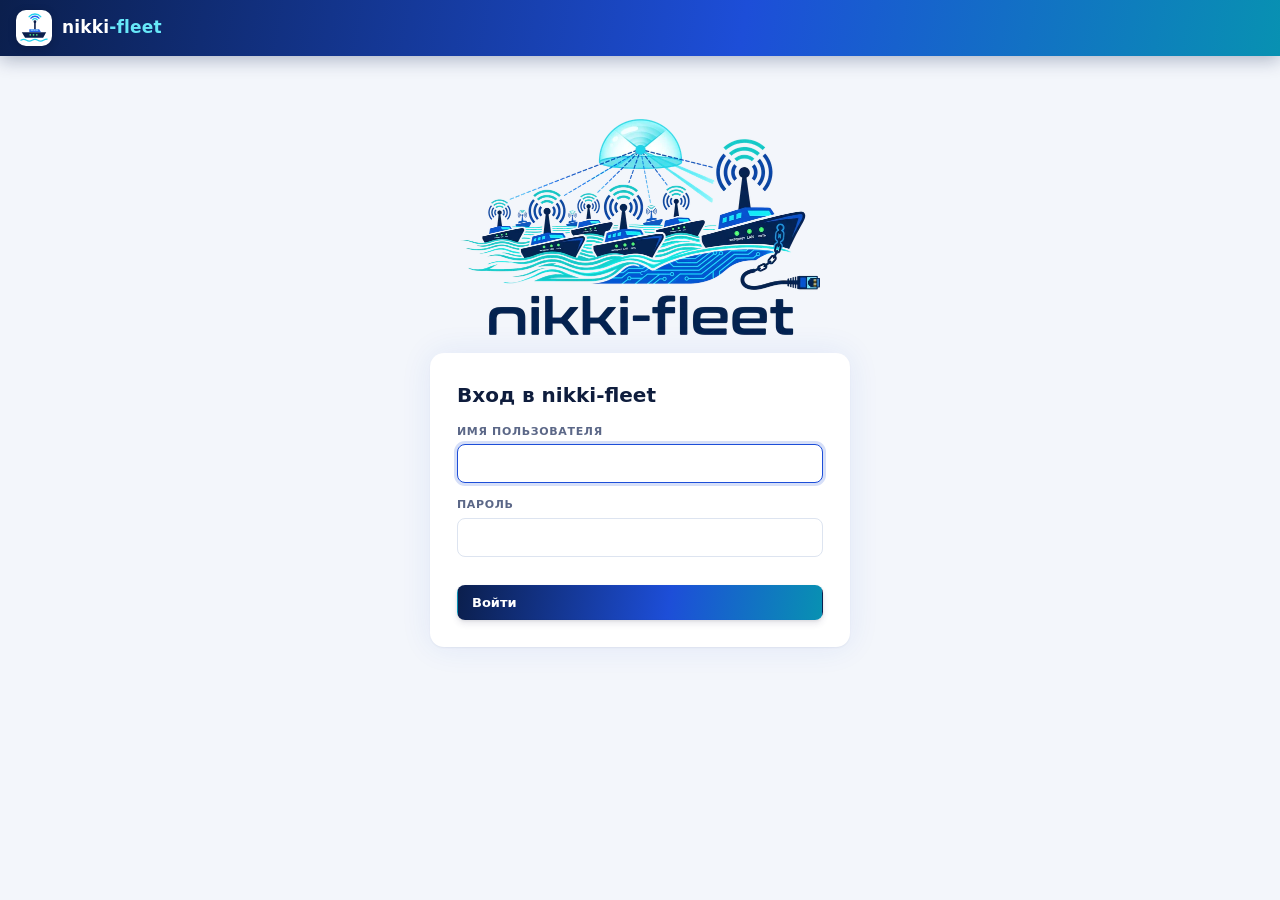
==== commit dbadad0f: "0.1.12: brand style from the logo, quick setup from a starter profile - panel theme: navy→blue→cyan " ====
--- a/panel/web/index.html
+++ b/panel/web/index.html
@@ -4,15 +4,16 @@
 <meta charset="utf-8">
 <meta name="viewport" content="width=device-width, initial-scale=1, viewport-fit=cover">
 <title>nikki-fleet</title>
-<link rel="icon" href="data:image/svg+xml,%3Csvg xmlns='http://www.w3.org/2000/svg' viewBox='0 0 24 24' fill='none' stroke='%232f5d8a' stroke-width='2' stroke-linecap='round'%3E%3Cpath d='M2.5 9a14 14 0 0 1 19 0M5.5 12.5a9.5 9.5 0 0 1 13 0M8.8 16a5 5 0 0 1 6.4 0'/%3E%3Ccircle cx='12' cy='19.5' r='1'/%3E%3C/svg%3E">
+<link rel="icon" href="mark.svg" type="image/svg+xml">
+<meta name="theme-color" content="#0b1f4d">
 <link rel="stylesheet" href="app.css">
 <script>try{const t=localStorage.getItem("nf.theme");if(t==="light"||t==="dark")document.documentElement.dataset.theme=t}catch(e){}</script>
 </head>
 <body>
 <header class="top">
   <a href="#/" class="brand" aria-label="nikki-fleet — к списку роутеров">
-    <span class="logo"><svg viewBox="0 0 24 24" aria-hidden="true"><path d="M2.5 9a14 14 0 0 1 19 0M5.5 12.5a9.5 9.5 0 0 1 13 0M8.8 16a5 5 0 0 1 6.4 0"/><circle cx="12" cy="19.5" r="1"/></svg></span>
-    <span>nikki-fleet</span>
+    <span class="logo"><img src="mark.svg" alt=""></span>
+    <b>nikki<i>-fleet</i></b>
   </a>
   <nav id="topnav"></nav>
 </header>
@@ -22,6 +23,7 @@
 <script src="flags.js"></script>
 <script src="traffic.js"></script>
 <script src="proxies.js"></script>
+<script src="starter.js"></script>
 <script src="app.js"></script>
 </body>
 </html>
--- a/panel/web/app.css
+++ b/panel/web/app.css
@@ -1,35 +1,44 @@
-/* nikki-fleet panel — Argon-inspired: indigo gradient header, soft shadowed cards */
+/* nikki-fleet panel — brand theme from the logo: navy/blue/cyan gradient header, soft shadowed cards */
+/* brand: navy → blue → cyan from the nikki-fleet logo */
 :root{
-  --bg:#f4f5fb; --panel:#ffffff; --fg:#2d2f55; --muted:#67748e; --line:#e1e5f0;
-  --accent:#5e72e4; --accent2:#825ee4; --accent-ink:#ffffff; --soft:#eef0fd;
-  --warn:#d6294f; --ok:#1a9b67; --off:#8a93ad; --amber:#b7791f;
-  --grad:linear-gradient(87deg,#5e72e4 0%,#825ee4 100%);
-  --grad-ok:linear-gradient(87deg,#2dce89 0%,#2dcecc 100%);
+  --bg:#f3f6fb; --panel:#ffffff; --fg:#0f1d3d; --muted:#5b6787; --line:#dde4f0;
+  --accent:#1d4ed8; --accent2:#0891b2; --accent-ink:#ffffff; --soft:#e8f0fe; --navy:#0b1f4d;
+  --warn:#d6294f; --ok:#16a34a; --off:#8a93ad; --amber:#b7791f;
+  --grad:linear-gradient(100deg,#0b1f4d 0%,#1d4ed8 58%,#0891b2 100%);
+  --grad-ok:linear-gradient(87deg,#16a34a 0%,#22d3ee 100%);
   --grad-warn:linear-gradient(87deg,#f5365c 0%,#f56036 100%);
-  --grad-info:linear-gradient(87deg,#11cdef 0%,#1171ef 100%);
+  --grad-info:linear-gradient(87deg,#22d3ee 0%,#1d4ed8 100%);
   --grad-amber:linear-gradient(87deg,#fb6340 0%,#fbb140 100%);
-  --shadow:0 0 2rem 0 rgba(136,152,170,.18);
-  --shadow-sm:0 1px 3px rgba(50,50,93,.12),0 1px 0 rgba(0,0,0,.02);
+  --grad-main:linear-gradient(87deg,#1d4ed8 0%,#0b1f4d 100%);
+  --shadow:0 0 2rem 0 rgba(29,78,216,.09),0 1px 2px rgba(11,31,77,.06);
+  --shadow-sm:0 1px 3px rgba(11,31,77,.14),0 1px 0 rgba(0,0,0,.02);
   --hero-ink:#ffffff;
-  --code-bg:#171a35; --code-fg:#dfe3fb;
+  --code-bg:#0b1630; --code-fg:#dbe7ff;
   --f-ui:"Twemoji Country Flags","Open Sans","IBM Plex Sans",system-ui,-apple-system,"Segoe UI",Roboto,sans-serif;
   --f-mono:"Twemoji Country Flags","JetBrains Mono",ui-monospace,"SFMono-Regular",Consolas,monospace;
   color-scheme:light;
 }
 @media (prefers-color-scheme:dark){:root:not([data-theme="light"]){
-  --bg:#12142a; --panel:#1c1f3a; --fg:#e8eaf6; --muted:#9aa3c7; --line:#2e3260;
-  --accent:#8a9bff; --accent2:#a78bfa; --accent-ink:#11132a; --soft:#262a50;
-  --warn:#ff7a93; --ok:#4fd6a0; --off:#6f789c; --amber:#f6b26b;
-  --grad:linear-gradient(87deg,#3d4bb8 0%,#5b3fb8 100%);
+  --bg:#0a1124; --panel:#111a33; --fg:#e6edf9; --muted:#93a1c0; --line:#22305a;
+  --accent:#38bdf8; --accent2:#22d3ee; --accent-ink:#06101f; --soft:#172449; --navy:#e6edf9;
+  --warn:#ff7a93; --ok:#4ade80; --off:#6f789c; --amber:#f6b26b;
+  --grad:linear-gradient(100deg,#08142f 0%,#1e3a8a 58%,#0e7490 100%);
+  --grad-main:linear-gradient(87deg,#2563eb 0%,#1e3a8a 100%);
   --shadow:0 0 1.5rem 0 rgba(0,0,0,.35); --shadow-sm:0 1px 3px rgba(0,0,0,.4);
-  --code-bg:#0c0e20; --code-fg:#dfe3fb; color-scheme:dark}}
+  --code-bg:#060c1c; --code-fg:#dbe7ff; color-scheme:dark}
+  :root:not([data-theme="light"]) .only-light{display:none!important}
+  :root:not([data-theme="light"]) .only-dark{display:block!important}}
 :root[data-theme="dark"]{
-  --bg:#12142a; --panel:#1c1f3a; --fg:#e8eaf6; --muted:#9aa3c7; --line:#2e3260;
-  --accent:#8a9bff; --accent2:#a78bfa; --accent-ink:#11132a; --soft:#262a50;
-  --warn:#ff7a93; --ok:#4fd6a0; --off:#6f789c; --amber:#f6b26b;
-  --grad:linear-gradient(87deg,#3d4bb8 0%,#5b3fb8 100%);
+  --bg:#0a1124; --panel:#111a33; --fg:#e6edf9; --muted:#93a1c0; --line:#22305a;
+  --accent:#38bdf8; --accent2:#22d3ee; --accent-ink:#06101f; --soft:#172449; --navy:#e6edf9;
+  --warn:#ff7a93; --ok:#4ade80; --off:#6f789c; --amber:#f6b26b;
+  --grad:linear-gradient(100deg,#08142f 0%,#1e3a8a 58%,#0e7490 100%);
+  --grad-main:linear-gradient(87deg,#2563eb 0%,#1e3a8a 100%);
   --shadow:0 0 1.5rem 0 rgba(0,0,0,.35); --shadow-sm:0 1px 3px rgba(0,0,0,.4);
-  --code-bg:#0c0e20; --code-fg:#dfe3fb; color-scheme:dark}
+  --code-bg:#060c1c; --code-fg:#dbe7ff; color-scheme:dark}
+:root[data-theme="dark"] .only-light{display:none!important}
+:root[data-theme="dark"] .only-dark{display:block!important}
+.only-dark{display:none}
 /* Windows has no flag emoji: a flags-only font (Twemoji, CC-BY 4.0) */
 @font-face{font-family:"Twemoji Country Flags";src:url(flags.woff2) format("woff2");unicode-range:U+1F1E6-1F1FF,U+1F3F4,U+E0062-E0063,U+E0065,U+E0067,U+E006C,U+E006E,U+E0073-E0074,U+E0077,U+E007F;font-display:swap}
 *{box-sizing:border-box}
@@ -42,10 +51,11 @@
 .wrap{max-width:1280px;margin:0 auto;padding-inline:16px;padding-block:18px 48px;display:flex;flex-direction:column;gap:16px}
 
 /* gradient top bar */
-.top{position:sticky;top:0;z-index:20;background:var(--grad);color:var(--hero-ink);display:flex;align-items:center;justify-content:space-between;gap:12px;padding:0 16px;height:56px;box-shadow:0 4px 18px rgba(94,114,228,.25)}
+.top{position:sticky;top:0;z-index:20;background:var(--grad);color:var(--hero-ink);display:flex;align-items:center;justify-content:space-between;gap:12px;padding:0 16px;height:56px;box-shadow:0 4px 18px rgba(11,31,77,.3)}
 .brand{display:flex;align-items:center;gap:10px;font-weight:700;font-size:17px;color:var(--hero-ink);text-decoration:none;letter-spacing:.01em}
-.brand .logo{width:32px;height:32px;border-radius:10px;background:rgba(255,255,255,.18);display:grid;place-items:center}
-.brand svg{width:20px;height:20px;fill:none;stroke:#fff;stroke-width:2;stroke-linecap:round}
+.brand .logo{width:36px;height:36px;border-radius:10px;background:#fff;display:grid;place-items:center;box-shadow:0 2px 8px rgba(0,0,0,.18)}
+.brand .logo img{width:30px;height:30px;display:block}
+.brand b{font-weight:800}.brand b i{font-style:normal;color:#67e8f9}
 #topnav{display:flex;gap:6px;align-items:center;font-size:13px}
 .top .ti{width:18px;height:18px;fill:none;stroke:#fff;stroke-width:2;stroke-linecap:round}
 .flag{font-family:"Twemoji Country Flags",var(--f-ui)}
@@ -75,7 +85,9 @@
 .err{color:var(--warn)} .ok{color:var(--ok)}
 
 /* auth */
-.auth{max-width:400px;margin:8vh auto 0;width:100%}
+.auth{max-width:420px;margin:5vh auto 0;width:100%;display:flex;flex-direction:column;gap:18px;align-items:center}
+.auth .brandlogo{width:min(360px,90%);height:auto}
+.auth form{width:100%}
 .auth .panel{gap:14px;padding:26px}
 .auth h1{font-size:20px}
 
@@ -85,7 +97,7 @@
 .card{position:relative;background:var(--panel);border-radius:14px;padding:16px 18px 16px 22px;display:flex;flex-direction:column;gap:8px;color:inherit;text-decoration:none;min-width:0;box-shadow:var(--shadow);overflow:hidden;transition:transform .15s,box-shadow .15s}
 .card::before{content:"";position:absolute;inset:0 auto 0 0;width:5px;background:var(--off)}
 .card.on::before{background:var(--grad-ok)}
-.card:hover{transform:translateY(-2px);box-shadow:0 0 2.4rem 0 rgba(94,114,228,.22)}
+.card:hover{transform:translateY(-2px);box-shadow:0 0 2.4rem 0 rgba(29,78,216,.18)}
 .card .name{font-weight:700;font-size:16px;overflow:hidden;text-overflow:ellipsis;white-space:nowrap}
 .card .meta{font-size:12.5px;color:var(--muted);display:flex;flex-wrap:wrap;gap:2px 10px}
 .pill{display:inline-flex;align-items:center;gap:6px;font-size:11.5px;font-weight:700;padding:3px 10px;border-radius:999px;background:var(--soft);color:var(--muted);white-space:nowrap;letter-spacing:.01em}
@@ -101,10 +113,17 @@
 .bar i.hi{background:var(--grad-warn)}
 .empty{display:grid;gap:10px;justify-items:start}
 .empty ol{margin:0;padding-left:20px;display:grid;gap:4px}
+.fleethero{position:relative;background:var(--grad);color:#fff;border-radius:16px;padding:22px 24px;display:flex;flex-wrap:wrap;align-items:center;justify-content:space-between;gap:16px;overflow:hidden;box-shadow:0 8px 24px rgba(11,31,77,.25);min-height:150px}
+.fleethero h1{color:#fff;font-size:26px}
+.fleethero p{margin:4px 0 14px;opacity:.85;max-width:440px}
+.fleethero .art{position:absolute;right:-10px;bottom:-14px;height:170px;width:auto;opacity:.95;pointer-events:none;filter:drop-shadow(0 6px 14px rgba(0,0,0,.25))}
+.fleethero .txt{position:relative;z-index:1}
+.fleethero button.primary{background:#fff;color:var(--accent);box-shadow:0 4px 10px rgba(0,0,0,.15)}
+:root[data-theme="dark"] .fleethero button.primary{color:#1d4ed8}
 .fleetstats{display:grid;grid-template-columns:repeat(auto-fit,minmax(170px,1fr));gap:16px}
 
 /* router page: gradient hero with the tabs on it */
-.hero{background:var(--grad);color:var(--hero-ink);border-radius:16px;padding:16px 18px 0;display:flex;flex-direction:column;gap:12px;box-shadow:0 8px 24px rgba(94,114,228,.25);position:relative;overflow:hidden}
+.hero{background:var(--grad);color:var(--hero-ink);border-radius:16px;padding:16px 18px 0;display:flex;flex-direction:column;gap:12px;box-shadow:0 8px 24px rgba(11,31,77,.25);position:relative;overflow:hidden}
 .hero::after{content:"";position:absolute;right:-60px;top:-80px;width:260px;height:260px;border-radius:50%;background:rgba(255,255,255,.07);pointer-events:none}
 .rhead{display:flex;flex-wrap:wrap;gap:10px;align-items:center;position:relative;z-index:1}
 .rhead h1{flex:0 1 auto;min-width:0;overflow:hidden;text-overflow:ellipsis;color:#fff}
@@ -129,7 +148,7 @@
 .stat .d{grid-column:1/-1;font-size:12px;color:var(--muted);overflow:hidden;text-overflow:ellipsis;white-space:nowrap}
 .stat .ic{grid-column:2;grid-row:1/3;width:44px;height:44px;border-radius:50%;display:grid;place-items:center;color:#fff;box-shadow:0 4px 6px rgba(50,50,93,.11)}
 .stat .ic svg{width:20px;height:20px;fill:none;stroke:currentColor;stroke-width:2;stroke-linecap:round;stroke-linejoin:round}
-.ic.g-main{background:var(--grad)} .ic.g-ok{background:var(--grad-ok)} .ic.g-warn{background:var(--grad-warn)} .ic.g-info{background:var(--grad-info)} .ic.g-amber{background:var(--grad-amber)}
+.ic.g-main{background:var(--grad-main)} .ic.g-ok{background:var(--grad-ok)} .ic.g-warn{background:var(--grad-warn)} .ic.g-info{background:var(--grad-info)} .ic.g-amber{background:var(--grad-amber)}
 
 .kv{display:grid;grid-template-columns:repeat(auto-fill,minmax(180px,1fr));gap:12px 16px}
 .kv div{display:flex;flex-direction:column;gap:2px;min-width:0}
@@ -155,6 +174,16 @@
 dialog{border:none;border-radius:16px;background:var(--panel);color:var(--fg);width:min(760px,calc(100vw - 32px));padding:20px;box-shadow:0 15px 35px rgba(50,50,93,.2),0 5px 15px rgba(0,0,0,.17)}
 dialog::backdrop{background:rgba(23,26,53,.55);backdrop-filter:blur(2px)}
 #dlgBody{display:flex;flex-direction:column;gap:12px}
+
+/* quick setup */
+.panel.starter{flex-direction:row;flex-wrap:wrap;align-items:center;justify-content:space-between;background:linear-gradient(100deg,color-mix(in srgb,var(--accent) 10%,var(--panel)),var(--panel));border-left:4px solid var(--accent)}
+.panel.starter h2{margin-bottom:4px}
+.stsubs{display:flex;flex-direction:column;gap:10px}
+.stsub{display:flex;gap:8px;align-items:flex-end}
+.stsub label:first-child{flex:0 0 150px}
+.stsub .grow{flex:1 1 auto}
+.cols2{display:grid;grid-template-columns:repeat(auto-fit,minmax(200px,1fr));gap:10px}
+@media (max-width:640px){ .stsub{flex-wrap:wrap} .stsub label:first-child{flex:1 1 100%} }
 
 /* proxies */
 .warn-t{color:var(--warn)}
@@ -179,7 +208,7 @@
 .pxt.can:hover{transform:translateY(-1px);box-shadow:var(--shadow-sm)}
 .pxt.can{cursor:pointer}
 .pxt.can:hover{border-color:var(--accent)}
-.pxt.sel{background:var(--grad);border-color:transparent;color:#fff;box-shadow:0 4px 10px rgba(94,114,228,.35)}
+.pxt.sel{background:var(--grad);border-color:transparent;color:#fff;box-shadow:0 4px 10px rgba(29,78,216,.3)}
 .pxt.sel .pxk,.pxt.sel .pxd{color:inherit;opacity:.85}
 .pxn{font-size:13px;font-weight:500;overflow:hidden;text-overflow:ellipsis;white-space:nowrap}
 .pxk{grid-column:1;font-size:11px;color:var(--muted);white-space:nowrap;overflow:hidden;text-overflow:ellipsis}
@@ -230,7 +259,8 @@
   .stat{padding:12px}
   .stat .ic{width:36px;height:36px}
   .stat .v{font-size:17px}
-  .top .brand > span:not(.logo){display:none}
+  .top .brand > b{display:none}
+  .fleethero .art{opacity:.25;height:140px}
   .kv{grid-template-columns:repeat(2,minmax(0,1fr))}
   h1{font-size:19px}
   .frame{height:calc(100dvh - 170px);border-radius:0;border-inline:none;margin-inline:-16px;width:calc(100% + 32px)}
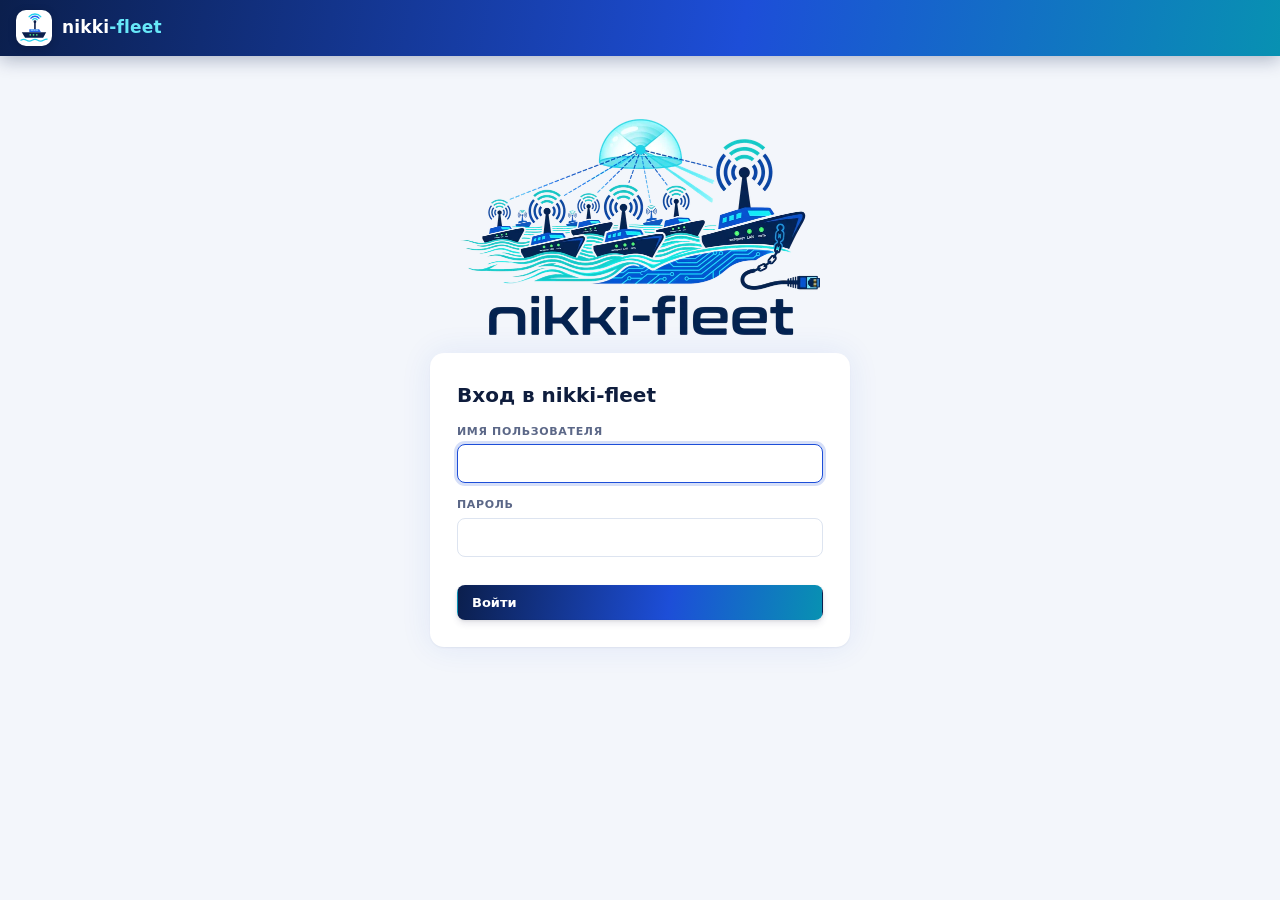
==== commit 26711f8c: "panel: copy a subscription 1:1 to other routers, built in by the target's own pattern (0.1.23) Co-Au" ====
--- a/panel/web/index.html
+++ b/panel/web/index.html
@@ -24,6 +24,7 @@
 <script src="traffic.js"></script>
 <script src="proxies.js"></script>
 <script src="starter.js"></script>
+<script src="subcopy.js"></script>
 <script src="app.js"></script>
 </body>
 </html>
--- a/panel/web/app.css
+++ b/panel/web/app.css
@@ -84,6 +84,17 @@
 .note.err{border-left-color:var(--warn)}
 .err{color:var(--warn)} .ok{color:var(--ok)}
 
+/* login wallpaper (Bing picture of the day) */
+body.wall{background:#0b1f4d var(--wall) center/cover fixed no-repeat}
+body.wall::before{content:"";position:fixed;inset:0;background:linear-gradient(160deg,rgba(11,31,77,.55),rgba(8,20,47,.35) 50%,rgba(8,145,178,.35));pointer-events:none}
+body.wall .wrap{position:relative}
+body.wall .auth form.panel{background:color-mix(in srgb,var(--panel) 86%,transparent);backdrop-filter:blur(14px) saturate(1.2);-webkit-backdrop-filter:blur(14px) saturate(1.2);box-shadow:0 20px 50px rgba(0,0,0,.35)}
+body.wall .auth .brandlogo.only-light{display:none!important}
+body.wall .auth .brandlogo.only-dark{display:block!important;filter:drop-shadow(0 6px 18px rgba(0,0,0,.45))}
+#wallCap{position:fixed;right:12px;bottom:10px;max-width:min(560px,calc(100vw - 24px));font-size:11.5px;color:rgba(255,255,255,.85);text-shadow:0 1px 3px rgba(0,0,0,.6);text-align:right;z-index:5}
+#wallCap a{color:inherit;text-decoration:none}
+#wallCap a:hover{text-decoration:underline}
+
 /* auth */
 .auth{max-width:420px;margin:5vh auto 0;width:100%;display:flex;flex-direction:column;gap:18px;align-items:center}
 .auth .brandlogo{width:min(360px,90%);height:auto}
@@ -174,6 +185,14 @@
 dialog{border:none;border-radius:16px;background:var(--panel);color:var(--fg);width:min(760px,calc(100vw - 32px));padding:20px;box-shadow:0 15px 35px rgba(50,50,93,.2),0 5px 15px rgba(0,0,0,.17)}
 dialog::backdrop{background:rgba(23,26,53,.55);backdrop-filter:blur(2px)}
 #dlgBody{display:flex;flex-direction:column;gap:12px}
+
+/* components */
+.comps{display:flex;flex-direction:column}
+.comp{display:grid;grid-template-columns:minmax(150px,1.2fr) minmax(0,1.5fr) auto;gap:4px 14px;align-items:center;padding:9px 0;border-top:1px solid var(--line)}
+.comp:first-child{border-top:none}
+.comp>div:first-child{display:flex;flex-direction:column}
+.comp .v{font-variant-numeric:tabular-nums;overflow-wrap:anywhere}
+@media (max-width:640px){ .comp{grid-template-columns:minmax(0,1fr) auto} .comp .v{grid-column:1;grid-row:2} .comp>div:last-child{grid-column:2;grid-row:1/3} }
 
 /* quick setup */
 .panel.starter{flex-direction:row;flex-wrap:wrap;align-items:center;justify-content:space-between;background:linear-gradient(100deg,color-mix(in srgb,var(--accent) 10%,var(--panel)),var(--panel));border-left:4px solid var(--accent)}
@@ -285,3 +304,11 @@
   .trhost{max-width:none;overflow-wrap:anywhere}
 }
 @media (prefers-reduced-motion:reduce){*{transition:none!important}}
+
+/* subscription copy */
+.sclist{display:flex;flex-direction:column;gap:6px;margin:12px 0;max-height:46vh;overflow:auto}
+.scitem{display:grid;grid-template-columns:auto auto 1fr;gap:4px 10px;align-items:center;padding:8px 10px;border:1px solid var(--line);border-radius:10px;cursor:pointer}
+.scitem input{width:auto;margin:0}
+.scitem.off{opacity:.55;cursor:default}
+.scitem .scres{grid-column:2 / -1}
+.scitem .scres:empty{display:none}
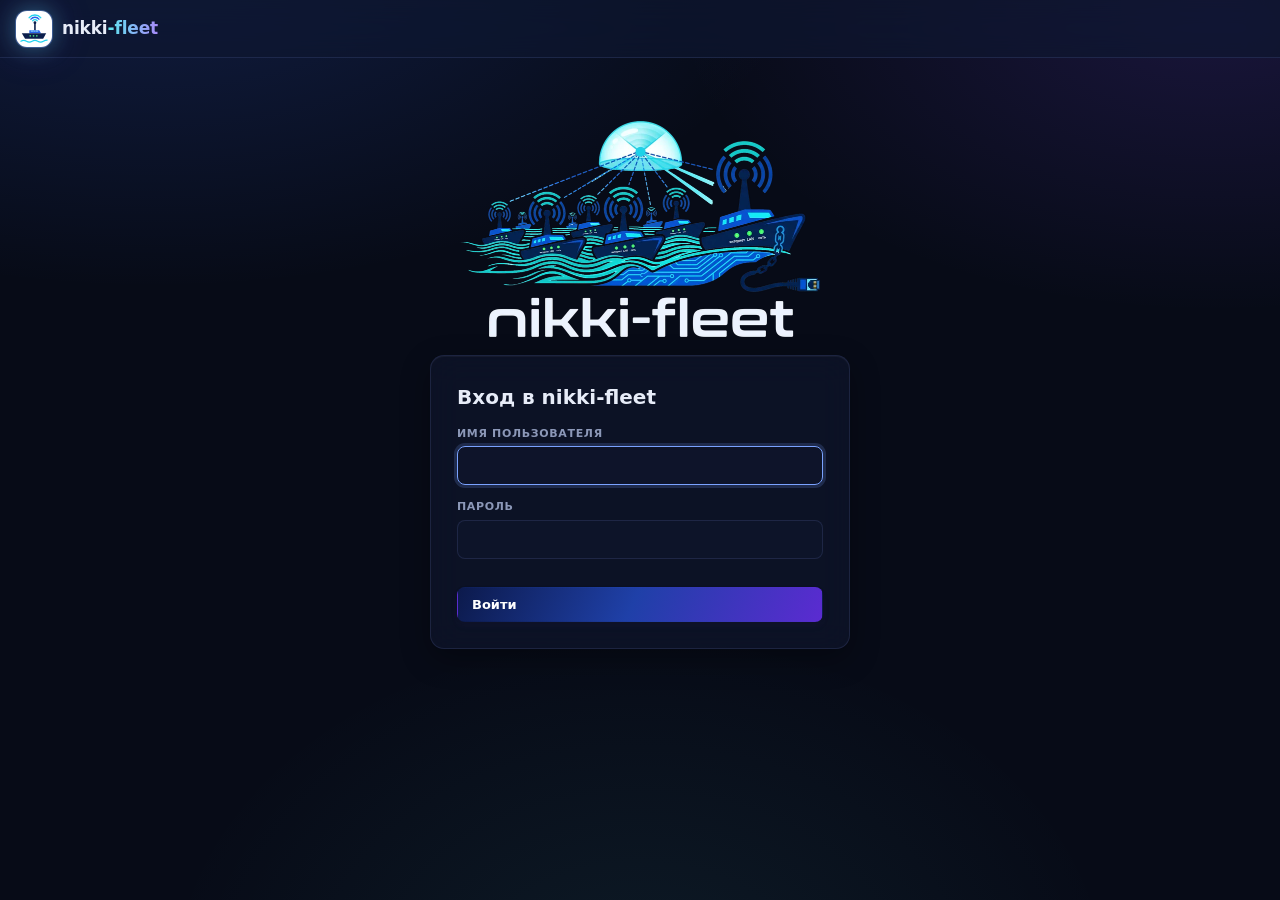
==== commit e80cf483: "Panel: glass enterprise dashboard (0.1.32) - dark glass theme by default (light via the toggle), blu" ====
--- a/panel/web/index.html
+++ b/panel/web/index.html
@@ -5,9 +5,9 @@
 <meta name="viewport" content="width=device-width, initial-scale=1, viewport-fit=cover">
 <title>nikki-fleet</title>
 <link rel="icon" href="mark.svg" type="image/svg+xml">
-<meta name="theme-color" content="#0b1f4d">
+<meta name="theme-color" content="#070b17">
 <link rel="stylesheet" href="app.css">
-<script>try{const t=localStorage.getItem("nf.theme");if(t==="light"||t==="dark")document.documentElement.dataset.theme=t}catch(e){}</script>
+<script>try{const t=localStorage.getItem("nf.theme")||"dark";if(t==="light"||t==="dark")document.documentElement.dataset.theme=t}catch(e){document.documentElement.dataset.theme="dark"}</script>
 </head>
 <body>
 <header class="top">
@@ -26,5 +26,7 @@
 <script src="starter.js"></script>
 <script src="subcopy.js"></script>
 <script src="app.js"></script>
+<script src="fleet.js"></script>
+<script src="ssh.js"></script>
 </body>
 </html>
--- a/panel/web/app.css
+++ b/panel/web/app.css
@@ -1,41 +1,50 @@
 /* nikki-fleet panel — brand theme from the logo: navy/blue/cyan gradient header, soft shadowed cards */
 /* brand: navy → blue → cyan from the nikki-fleet logo */
 :root{
-  --bg:#f3f6fb; --panel:#ffffff; --fg:#0f1d3d; --muted:#5b6787; --line:#dde4f0;
-  --accent:#1d4ed8; --accent2:#0891b2; --accent-ink:#ffffff; --soft:#e8f0fe; --navy:#0b1f4d;
-  --warn:#d6294f; --ok:#16a34a; --off:#8a93ad; --amber:#b7791f;
-  --grad:linear-gradient(100deg,#0b1f4d 0%,#1d4ed8 58%,#0891b2 100%);
+  --bg:#eef2fa; --panel:rgba(255,255,255,.78); --panel-solid:#ffffff; --fg:#0e1a3a; --muted:#5b6787; --line:rgba(30,50,110,.11);
+  --accent:#2f5bea; --accent2:#7c4dff; --cyan:#0891b2; --accent-ink:#ffffff; --soft:#e9effd; --navy:#0b1f4d;
+  --warn:#d6294f; --ok:#12a150; --off:#8a93ad; --amber:#c27a0e;
+  --grad:linear-gradient(115deg,#0c1a4c 0%,#1f40a8 48%,#5b2bd1 100%);
   --grad-ok:linear-gradient(87deg,#16a34a 0%,#22d3ee 100%);
   --grad-warn:linear-gradient(87deg,#f5365c 0%,#f56036 100%);
-  --grad-info:linear-gradient(87deg,#22d3ee 0%,#1d4ed8 100%);
+  --grad-info:linear-gradient(87deg,#22d3ee 0%,#2f5bea 100%);
   --grad-amber:linear-gradient(87deg,#fb6340 0%,#fbb140 100%);
-  --grad-main:linear-gradient(87deg,#1d4ed8 0%,#0b1f4d 100%);
-  --shadow:0 0 2rem 0 rgba(29,78,216,.09),0 1px 2px rgba(11,31,77,.06);
-  --shadow-sm:0 1px 3px rgba(11,31,77,.14),0 1px 0 rgba(0,0,0,.02);
+  --grad-main:linear-gradient(87deg,#2f5bea 0%,#7c4dff 100%);
+  --shadow:0 8px 28px rgba(30,50,110,.08),0 1px 2px rgba(11,31,77,.06); --shadow-sm:0 1px 3px rgba(11,31,77,.14);
+  --glass:blur(14px) saturate(1.2);
+  --page:radial-gradient(1100px 600px at 10% -10%,rgba(47,91,234,.10),transparent 60%),radial-gradient(900px 520px at 95% 0%,rgba(124,77,255,.08),transparent 60%),#eef2fa;
   --hero-ink:#ffffff;
   --code-bg:#0b1630; --code-fg:#dbe7ff;
-  --f-ui:"Twemoji Country Flags","Open Sans","IBM Plex Sans",system-ui,-apple-system,"Segoe UI",Roboto,sans-serif;
-  --f-mono:"Twemoji Country Flags","JetBrains Mono",ui-monospace,"SFMono-Regular",Consolas,monospace;
-  color-scheme:light;
+  --f-ui:"Twemoji Country Flags","Inter","Open Sans","IBM Plex Sans",system-ui,-apple-system,"Segoe UI",Roboto,sans-serif;
+  --f-mono:"Twemoji Country Flags","JetBrains Mono","Cascadia Mono",ui-monospace,"SFMono-Regular",Consolas,monospace;
+  color-scheme:light
 }
 @media (prefers-color-scheme:dark){:root:not([data-theme="light"]){
-  --bg:#0a1124; --panel:#111a33; --fg:#e6edf9; --muted:#93a1c0; --line:#22305a;
-  --accent:#38bdf8; --accent2:#22d3ee; --accent-ink:#06101f; --soft:#172449; --navy:#e6edf9;
-  --warn:#ff7a93; --ok:#4ade80; --off:#6f789c; --amber:#f6b26b;
-  --grad:linear-gradient(100deg,#08142f 0%,#1e3a8a 58%,#0e7490 100%);
-  --grad-main:linear-gradient(87deg,#2563eb 0%,#1e3a8a 100%);
-  --shadow:0 0 1.5rem 0 rgba(0,0,0,.35); --shadow-sm:0 1px 3px rgba(0,0,0,.4);
-  --code-bg:#060c1c; --code-fg:#dbe7ff; color-scheme:dark}
+  --bg:#070b17; --panel:rgba(17,24,46,.62); --panel-solid:#0f172e; --fg:#e7ecf8; --muted:#8c98b8; --line:rgba(140,165,255,.13);
+  --accent:#7aa2ff; --accent2:#a78bfa; --cyan:#5ee7f0; --accent-ink:#06101f; --soft:rgba(122,162,255,.08); --navy:#e7ecf8;
+  --warn:#ff6b81; --ok:#3ee08f; --off:#6c7896; --amber:#ffb547;
+  --grad:linear-gradient(115deg,#0c1a4c 0%,#1f40a8 48%,#5b2bd1 100%);
+  --grad-main:linear-gradient(87deg,#3b6cff 0%,#7c4dff 100%);
+  --grad-ok:linear-gradient(87deg,#16c784 0%,#5ee7f0 100%);
+  --grad-info:linear-gradient(87deg,#5ee7f0 0%,#3b6cff 100%);
+  --shadow:0 10px 30px rgba(0,0,0,.32),inset 0 1px 0 rgba(255,255,255,.04); --shadow-sm:0 1px 3px rgba(0,0,0,.4);
+  --glass:blur(16px) saturate(1.25);
+  --page:radial-gradient(1100px 600px at 12% -8%,rgba(59,108,255,.20),transparent 60%),radial-gradient(900px 520px at 95% 0%,rgba(124,77,255,.16),transparent 60%),radial-gradient(800px 600px at 50% 110%,rgba(94,231,240,.07),transparent 60%),#070b17;
+  --code-bg:#050913; --code-fg:#dbe7ff; color-scheme:dark}
   :root:not([data-theme="light"]) .only-light{display:none!important}
   :root:not([data-theme="light"]) .only-dark{display:block!important}}
 :root[data-theme="dark"]{
-  --bg:#0a1124; --panel:#111a33; --fg:#e6edf9; --muted:#93a1c0; --line:#22305a;
-  --accent:#38bdf8; --accent2:#22d3ee; --accent-ink:#06101f; --soft:#172449; --navy:#e6edf9;
-  --warn:#ff7a93; --ok:#4ade80; --off:#6f789c; --amber:#f6b26b;
-  --grad:linear-gradient(100deg,#08142f 0%,#1e3a8a 58%,#0e7490 100%);
-  --grad-main:linear-gradient(87deg,#2563eb 0%,#1e3a8a 100%);
-  --shadow:0 0 1.5rem 0 rgba(0,0,0,.35); --shadow-sm:0 1px 3px rgba(0,0,0,.4);
-  --code-bg:#060c1c; --code-fg:#dbe7ff; color-scheme:dark}
+  --bg:#070b17; --panel:rgba(17,24,46,.62); --panel-solid:#0f172e; --fg:#e7ecf8; --muted:#8c98b8; --line:rgba(140,165,255,.13);
+  --accent:#7aa2ff; --accent2:#a78bfa; --cyan:#5ee7f0; --accent-ink:#06101f; --soft:rgba(122,162,255,.08); --navy:#e7ecf8;
+  --warn:#ff6b81; --ok:#3ee08f; --off:#6c7896; --amber:#ffb547;
+  --grad:linear-gradient(115deg,#0c1a4c 0%,#1f40a8 48%,#5b2bd1 100%);
+  --grad-main:linear-gradient(87deg,#3b6cff 0%,#7c4dff 100%);
+  --grad-ok:linear-gradient(87deg,#16c784 0%,#5ee7f0 100%);
+  --grad-info:linear-gradient(87deg,#5ee7f0 0%,#3b6cff 100%);
+  --shadow:0 10px 30px rgba(0,0,0,.32),inset 0 1px 0 rgba(255,255,255,.04); --shadow-sm:0 1px 3px rgba(0,0,0,.4);
+  --glass:blur(16px) saturate(1.25);
+  --page:radial-gradient(1100px 600px at 12% -8%,rgba(59,108,255,.20),transparent 60%),radial-gradient(900px 520px at 95% 0%,rgba(124,77,255,.16),transparent 60%),radial-gradient(800px 600px at 50% 110%,rgba(94,231,240,.07),transparent 60%),#070b17;
+  --code-bg:#050913; --code-fg:#dbe7ff; color-scheme:dark}
 :root[data-theme="dark"] .only-light{display:none!important}
 :root[data-theme="dark"] .only-dark{display:block!important}
 .only-dark{display:none}
@@ -44,23 +53,24 @@
 *{box-sizing:border-box}
 [hidden]{display:none!important}
 html,body{margin:0}
-body{background:var(--bg);color:var(--fg);font:14px/1.5 var(--f-ui)}
+body{background:var(--bg);color:var(--fg);font:14px/1.5 var(--f-ui);min-height:100vh;-webkit-font-smoothing:antialiased;position:relative}
+body::before{content:"";position:fixed;inset:0;z-index:-1;background:var(--page);pointer-events:none}
 a{color:var(--accent)}
 code,pre,.mono{font-family:var(--f-mono)}
 .muted{color:var(--muted)} .small{font-size:12.5px} .pad{padding:24px 0}
 .wrap{max-width:1280px;margin:0 auto;padding-inline:16px;padding-block:18px 48px;display:flex;flex-direction:column;gap:16px}
 
 /* gradient top bar */
-.top{position:sticky;top:0;z-index:20;background:var(--grad);color:var(--hero-ink);display:flex;align-items:center;justify-content:space-between;gap:12px;padding:0 16px;height:56px;box-shadow:0 4px 18px rgba(11,31,77,.3)}
-.brand{display:flex;align-items:center;gap:10px;font-weight:700;font-size:17px;color:var(--hero-ink);text-decoration:none;letter-spacing:.01em}
-.brand .logo{width:36px;height:36px;border-radius:10px;background:#fff;display:grid;place-items:center;box-shadow:0 2px 8px rgba(0,0,0,.18)}
+.top{position:sticky;top:0;z-index:20;background:color-mix(in srgb,var(--panel-solid) 72%,transparent);backdrop-filter:var(--glass);-webkit-backdrop-filter:var(--glass);color:var(--fg);display:flex;align-items:center;justify-content:space-between;gap:12px;padding:0 max(16px,calc((100vw - 1280px)/2 + 16px));height:58px;border-bottom:1px solid var(--line)}
+.brand{display:flex;align-items:center;gap:10px;font-weight:700;font-size:17px;color:var(--fg);text-decoration:none;letter-spacing:.01em}
+.brand .logo{width:36px;height:36px;border-radius:11px;background:#fff;display:grid;place-items:center;box-shadow:0 0 0 1px rgba(122,162,255,.35),0 0 22px rgba(94,231,240,.35),0 0 44px rgba(124,77,255,.22)}
 .brand .logo img{width:30px;height:30px;display:block}
-.brand b{font-weight:800}.brand b i{font-style:normal;color:#67e8f9}
+.brand b{font-weight:800;letter-spacing:-.01em}.brand b i{font-style:normal;background:linear-gradient(90deg,var(--cyan),var(--accent2));-webkit-background-clip:text;background-clip:text;color:transparent}
 #topnav{display:flex;gap:6px;align-items:center;font-size:13px}
-.top .ti{width:18px;height:18px;fill:none;stroke:#fff;stroke-width:2;stroke-linecap:round}
+.top .ti{width:18px;height:18px;fill:none;stroke:currentColor;stroke-width:1.9;stroke-linecap:round;stroke-linejoin:round}
 .flag{font-family:"Twemoji Country Flags",var(--f-ui)}
-.top .btn,.top button{background:rgba(255,255,255,.14);border-color:transparent;color:#fff}
-.top .btn:hover,.top button:hover{background:rgba(255,255,255,.26);border-color:transparent}
+.top .btn,.top button{background:transparent;border-color:transparent;color:var(--fg);min-height:36px}
+.top .btn:hover,.top button:hover{background:var(--soft);border-color:var(--line)}
 
 h1{font-size:22px;margin:0;text-wrap:balance;font-weight:700} h2{font-size:16px;margin:0} h3{font-size:12px;margin:0;color:var(--muted);text-transform:uppercase;letter-spacing:.06em;font-weight:700}
 button,.btn{font:inherit;font-size:13px;font-weight:600;border:1px solid var(--line);background:var(--panel);color:var(--fg);padding:7px 14px;border-radius:8px;cursor:pointer;display:inline-flex;align-items:center;gap:6px;text-decoration:none;min-height:34px;transition:transform .15s,box-shadow .15s,border-color .15s,background .15s}
@@ -79,7 +89,7 @@
 .row{display:flex;flex-wrap:wrap;gap:8px;align-items:center}
 .row.end{justify-content:flex-end}
 .spread{display:flex;flex-wrap:wrap;gap:10px;align-items:center;justify-content:space-between}
-.panel{background:var(--panel);border:1px solid transparent;border-radius:14px;padding:16px 18px;display:flex;flex-direction:column;gap:12px;min-width:0;box-shadow:var(--shadow)}
+.panel{background:var(--panel);backdrop-filter:var(--glass);-webkit-backdrop-filter:var(--glass);border:1px solid var(--line);border-radius:14px;padding:16px 18px;display:flex;flex-direction:column;gap:12px;min-width:0;box-shadow:var(--shadow)}
 .note{font-size:13px;color:var(--muted);background:var(--soft);border-radius:10px;padding:10px 14px;border-left:3px solid var(--accent)}
 .note.err{border-left-color:var(--warn)}
 .err{color:var(--warn)} .ok{color:var(--ok)}
@@ -124,14 +134,6 @@
 .bar i.hi{background:var(--grad-warn)}
 .empty{display:grid;gap:10px;justify-items:start}
 .empty ol{margin:0;padding-left:20px;display:grid;gap:4px}
-.fleethero{position:relative;background:var(--grad);color:#fff;border-radius:16px;padding:22px 24px;display:flex;flex-wrap:wrap;align-items:center;justify-content:space-between;gap:16px;overflow:hidden;box-shadow:0 8px 24px rgba(11,31,77,.25);min-height:150px}
-.fleethero h1{color:#fff;font-size:26px}
-.fleethero p{margin:4px 0 14px;opacity:.85;max-width:440px}
-.fleethero .art{position:absolute;right:-10px;bottom:-14px;height:170px;width:auto;opacity:.95;pointer-events:none;filter:drop-shadow(0 6px 14px rgba(0,0,0,.25))}
-.fleethero .txt{position:relative;z-index:1}
-.fleethero button.primary{background:#fff;color:var(--accent);box-shadow:0 4px 10px rgba(0,0,0,.15)}
-:root[data-theme="dark"] .fleethero button.primary{color:#1d4ed8}
-.fleetstats{display:grid;grid-template-columns:repeat(auto-fit,minmax(170px,1fr));gap:16px}
 
 /* router page: gradient hero with the tabs on it */
 .hero{background:var(--grad);color:var(--hero-ink);border-radius:16px;padding:16px 18px 0;display:flex;flex-direction:column;gap:12px;box-shadow:0 8px 24px rgba(11,31,77,.25);position:relative;overflow:hidden}
@@ -147,13 +149,13 @@
 .tabs::-webkit-scrollbar{display:none}
 .tab{border:none;border-radius:10px 10px 0 0;background:transparent;color:rgba(255,255,255,.82);padding:10px 16px;min-height:0;font-size:14px;font-weight:600;white-space:nowrap}
 .tab:hover{color:#fff;background:rgba(255,255,255,.1);border-color:transparent}
-.tab[aria-selected="true"]{color:var(--accent);background:var(--bg)}
+.tab[aria-selected="true"]{color:var(--fg);background:color-mix(in srgb,var(--panel-solid) 92%,transparent);box-shadow:inset 0 2px 0 var(--cyan)}
 .tabbody{display:flex;flex-direction:column;gap:16px;min-width:0;width:100%}
 #ov{display:flex;flex-direction:column;gap:16px}
 
 /* stat cards (Argon "card-stats") */
 .stats{display:grid;grid-template-columns:repeat(auto-fit,minmax(200px,1fr));gap:16px}
-.stat{background:var(--panel);border-radius:14px;padding:14px 16px;box-shadow:var(--shadow);display:grid;grid-template-columns:minmax(0,1fr) auto;gap:2px 12px;align-items:center;min-width:0}
+.stat{background:var(--panel);backdrop-filter:var(--glass);-webkit-backdrop-filter:var(--glass);border:1px solid var(--line);border-radius:14px;padding:14px 16px;box-shadow:var(--shadow);display:grid;grid-template-columns:minmax(0,1fr) auto;gap:2px 12px;align-items:center;min-width:0}
 .stat b{font-size:11px;letter-spacing:.06em;text-transform:uppercase;color:var(--muted);font-weight:700}
 .stat .v{font-size:20px;font-weight:700;font-variant-numeric:tabular-nums;white-space:nowrap;overflow:hidden;text-overflow:ellipsis}
 .stat .d{grid-column:1/-1;font-size:12px;color:var(--muted);overflow:hidden;text-overflow:ellipsis;white-space:nowrap}
@@ -179,10 +181,10 @@
 .cmd{display:flex;gap:6px;align-items:stretch}
 .cmd code{flex:1;min-width:0;background:var(--code-bg);color:var(--code-fg);border-radius:8px;padding:9px 10px;font-size:12.5px;overflow-x:auto;white-space:nowrap}
 
-#toast{position:fixed;left:50%;transform:translateX(-50%);bottom:calc(20px + env(safe-area-inset-bottom,0px));z-index:60;background:var(--panel);box-shadow:0 8px 30px rgba(50,50,93,.25);border-radius:999px;padding:9px 18px;max-width:calc(100vw - 32px);font-size:13px;font-weight:600;color:var(--ok)}
+#toast{position:fixed;left:50%;transform:translateX(-50%);bottom:calc(20px + env(safe-area-inset-bottom,0px));z-index:60;background:var(--panel-solid);border:1px solid var(--line);box-shadow:0 8px 30px rgba(50,50,93,.25);border-radius:999px;padding:9px 18px;max-width:calc(100vw - 32px);font-size:13px;font-weight:600;color:var(--ok)}
 #toast.err{color:var(--warn)}
 #toast:empty{display:none}
-dialog{border:none;border-radius:16px;background:var(--panel);color:var(--fg);width:min(760px,calc(100vw - 32px));padding:20px;box-shadow:0 15px 35px rgba(50,50,93,.2),0 5px 15px rgba(0,0,0,.17)}
+dialog{border:1px solid var(--line);border-radius:16px;background:var(--panel-solid);color:var(--fg);width:min(760px,calc(100vw - 32px));padding:20px;box-shadow:0 15px 35px rgba(50,50,93,.2),0 5px 15px rgba(0,0,0,.17)}
 dialog::backdrop{background:rgba(23,26,53,.55);backdrop-filter:blur(2px)}
 #dlgBody{display:flex;flex-direction:column;gap:12px}
 
@@ -279,7 +281,6 @@
   .stat .ic{width:36px;height:36px}
   .stat .v{font-size:17px}
   .top .brand > b{display:none}
-  .fleethero .art{opacity:.25;height:140px}
   .kv{grid-template-columns:repeat(2,minmax(0,1fr))}
   h1{font-size:19px}
   .frame{height:calc(100dvh - 170px);border-radius:0;border-inline:none;margin-inline:-16px;width:calc(100% + 32px)}
@@ -312,3 +313,222 @@
 .scitem.off{opacity:.55;cursor:default}
 .scitem .scres{grid-column:2 / -1}
 .scitem .scres:empty{display:none}
+
+/* ---------- SSH: servers and terminal ---------- */
+.pill.bad{color:#e5484d;background:color-mix(in srgb,#e5484d 13%,transparent)}
+.hosts{display:grid;gap:12px;margin:16px 0}
+.hostcard{background:var(--panel);border-radius:14px;box-shadow:var(--shadow);padding:14px 16px;display:grid;grid-template-columns:auto minmax(0,1fr) auto;gap:14px;align-items:center}
+.hostcard .ic{width:44px;height:44px;border-radius:50%;display:grid;place-items:center;color:#fff;background:var(--grad-main)}
+.hostcard .ic svg{width:20px;height:20px;fill:none;stroke:currentColor;stroke-width:2;stroke-linecap:round;stroke-linejoin:round}
+.hc-main{display:flex;flex-direction:column;gap:2px;min-width:0}
+.hc-main>*{overflow:hidden;text-overflow:ellipsis;white-space:nowrap}
+.hc-main svg.ti{width:13px;height:13px;vertical-align:-2px;fill:none;stroke:currentColor;stroke-width:2;stroke-linecap:round}
+@media (max-width:640px){.hostcard{grid-template-columns:auto minmax(0,1fr)}.hostcard>.row{grid-column:1/-1}}
+.termhead{display:flex;align-items:center;gap:12px;flex-wrap:wrap;background:var(--grad);color:#fff;border-radius:14px;padding:10px 14px;margin-bottom:12px;box-shadow:0 8px 24px rgba(11,31,77,.25)}
+.termhead .btn.ghost{color:#fff}
+.th-title{display:flex;flex-direction:column;min-width:0;flex:1 1 160px}
+.th-title b{font-size:17px}
+.th-title span{opacity:.85;overflow:hidden;text-overflow:ellipsis;white-space:nowrap}
+.termhead .pill{background:rgba(255,255,255,.16);color:#fff}
+.termhead .pill.on{background:rgba(73,209,125,.25)}
+.termhead .pill.bad{background:rgba(229,72,77,.35);color:#fff}
+.th-tools button{background:rgba(255,255,255,.14);color:#fff;border-color:rgba(255,255,255,.25)}
+.th-tools button.danger{background:rgba(229,72,77,.85);border-color:transparent}
+.termlogin{max-width:560px}
+.termlogin textarea{font-family:var(--f-mono);font-size:12px}
+.seg{display:inline-flex;background:var(--soft);border-radius:10px;padding:3px;gap:3px;margin-bottom:10px}
+.seg button{border:0;background:transparent;padding:6px 16px;border-radius:8px;font-weight:600;color:var(--muted)}
+.seg button[aria-selected="true"]{background:var(--panel);color:var(--text, inherit);box-shadow:var(--shadow)}
+.termwrap{background:#0b1426;border-radius:14px;padding:8px;box-shadow:var(--shadow);display:flex;flex-direction:column}
+#tBox{height:calc(100vh - 230px);min-height:320px}
+.termwrap:fullscreen{border-radius:0;padding:6px}
+.termwrap:fullscreen #tBox{height:calc(100vh - 60px)}
+.xkeys{display:none;gap:6px;overflow-x:auto;padding:8px 2px 2px;scrollbar-width:none}
+.xkeys button{flex:0 0 auto;min-width:42px;padding:7px 10px;border-radius:8px;background:#18243d;color:#dbe4f3;border:1px solid #2a3a5c;font-family:var(--f-mono);font-size:13px}
+.xkeys button.on{background:#2b4f86;border-color:#5a9cff}
+@media (pointer:coarse),(max-width:640px){.xkeys{display:flex}#tBox{height:calc(100vh - 280px)}}
+.termhead>a.btn.ghost{background:rgba(255,255,255,.16);color:#fff;border-color:rgba(255,255,255,.25)}
+@media (max-width:640px){.top .nl{display:none}}
+
+
+/* =========================================================
+   Fleet dashboard (glass / enterprise)
+   ========================================================= */
+/* header: connection, bell, user */
+#topnav{gap:4px}
+.top button.icon{width:38px;padding:0;justify-content:center}
+.net{display:inline-flex;align-items:center;gap:7px;font-size:12px;font-weight:600;color:var(--muted);padding:5px 11px;border:1px solid var(--line);border-radius:999px;margin-right:6px;background:var(--soft)}
+.net i{width:7px;height:7px;border-radius:50%;background:var(--ok);box-shadow:0 0 0 0 color-mix(in srgb,var(--ok) 60%,transparent);animation:nfPulse 2.4s infinite}
+.net.bad{color:var(--warn)} .net.bad i{background:var(--warn);animation:none}
+.top .user{gap:8px;padding-left:6px}
+.ava{width:28px;height:28px;border-radius:50%;display:grid;place-items:center;font-size:12.5px;font-weight:800;color:#fff;background:var(--grad-main);box-shadow:0 0 14px rgba(124,77,255,.35)}
+.top .user .nl{display:flex;flex-direction:column;line-height:1.1;text-align:left}
+.top .user small{font-size:10.5px;color:var(--muted);font-weight:600}
+.bellwrap{position:relative}
+#bell{position:relative}
+#bell .bdg{position:absolute;top:3px;right:3px;min-width:16px;height:16px;padding:0 4px;border-radius:999px;background:var(--warn);color:#fff;font-size:10px;font-weight:800;display:grid;place-items:center;box-shadow:0 0 10px color-mix(in srgb,var(--warn) 60%,transparent)}
+#bell.has .ti{color:var(--fg)}
+.menu{position:absolute;z-index:40;min-width:220px;background:color-mix(in srgb,var(--panel-solid) 94%,transparent);backdrop-filter:var(--glass);-webkit-backdrop-filter:var(--glass);border:1px solid var(--line);border-radius:12px;box-shadow:0 18px 40px rgba(0,0,0,.35);padding:6px;display:flex;flex-direction:column}
+.menu a{color:var(--fg);text-decoration:none;padding:8px 10px;border-radius:8px;font-size:13px}
+.menu a:hover{background:var(--soft)}
+.menu a.hl{color:var(--amber);font-weight:700}
+.nmenu{right:0;top:calc(100% + 8px);width:min(360px,calc(100vw - 24px));max-height:70vh;overflow:auto}
+.nm-h{display:flex;justify-content:space-between;align-items:center;padding:6px 10px 8px;border-bottom:1px solid var(--line);margin-bottom:4px}
+.nm-i{display:flex !important;gap:10px;align-items:flex-start}
+.nm-i i{flex:0 0 8px;height:8px;border-radius:50%;margin-top:6px;background:var(--amber)}
+.nm-i.bad i{background:var(--warn);box-shadow:0 0 8px var(--warn)}
+.nm-i span{display:flex;flex-direction:column;font-size:12.5px;color:var(--muted)}
+.nm-i b{color:var(--fg);font-size:13px}
+.nm-i.new{background:color-mix(in srgb,var(--accent) 7%,transparent)}
+.nm-empty{display:flex;gap:10px;align-items:center;padding:14px 10px;color:var(--muted);font-size:13px}
+.nm-empty svg{width:20px;height:20px;flex:0 0 20px;fill:none;stroke:var(--ok);stroke-width:2.2}
+@media (max-width:640px){.net span{display:none}.net{padding:6px;margin:0}}
+
+/* hero */
+.fleethero{position:relative;background:var(--grad);color:#fff;border-radius:20px;padding:30px 30px 28px;display:grid;grid-template-columns:minmax(0,1fr) minmax(0,1.05fr);align-items:center;gap:8px;overflow:hidden;border:1px solid rgba(160,180,255,.22);box-shadow:0 20px 50px rgba(20,30,90,.35),inset 0 1px 0 rgba(255,255,255,.12);min-height:230px;isolation:isolate}
+.fleethero::before{content:"";position:absolute;inset:0;z-index:-1;background:
+  linear-gradient(rgba(255,255,255,.045) 1px,transparent 1px) 0 0/28px 28px,
+  linear-gradient(90deg,rgba(255,255,255,.045) 1px,transparent 1px) 0 0/28px 28px;
+  mask-image:linear-gradient(90deg,transparent,#000 35%,#000);-webkit-mask-image:linear-gradient(90deg,transparent,#000 35%,#000)}
+.fleethero::after{content:"";position:absolute;z-index:-1;width:520px;height:520px;right:-120px;top:-220px;border-radius:50%;background:radial-gradient(closest-side,rgba(94,231,240,.28),transparent)}
+.fleethero .txt{display:flex;flex-direction:column;align-items:flex-start;gap:10px;min-width:0}
+.fleethero h1{color:#fff;font-size:40px;line-height:1;letter-spacing:-.03em;font-weight:800;text-shadow:0 0 30px rgba(122,162,255,.55)}
+.fleethero p{margin:0 0 6px;color:rgba(230,236,255,.86);max-width:470px;font-size:14.5px;line-height:1.55}
+.eyebrow{display:inline-flex;align-items:center;gap:8px;font-size:11.5px;font-weight:700;letter-spacing:.08em;text-transform:uppercase;color:#cfe0ff;background:rgba(255,255,255,.1);border:1px solid rgba(255,255,255,.18);padding:4px 10px;border-radius:999px}
+.eyebrow i{width:7px;height:7px;border-radius:50%;background:#3ee08f;box-shadow:0 0 10px #3ee08f;animation:nfPulse 2.4s infinite}
+button.glow{background:linear-gradient(90deg,#5ee7f0,#7aa2ff 50%,#b794ff);color:#0a1030;border:0;font-weight:800;padding:10px 18px;border-radius:12px;box-shadow:0 0 0 1px rgba(255,255,255,.35) inset,0 8px 24px rgba(94,231,240,.35),0 0 40px rgba(124,77,255,.35)}
+button.glow span{font-size:17px;line-height:1}
+button.glow:hover{transform:translateY(-1px);box-shadow:0 0 0 1px rgba(255,255,255,.5) inset,0 10px 30px rgba(94,231,240,.5),0 0 54px rgba(124,77,255,.5)}
+.fleethero .art{width:100%;height:auto;max-height:270px;margin:-12px -10px -18px 0}
+@media (max-width:820px){.fleethero{grid-template-columns:1fr;padding:22px 20px 10px}.fleethero .art{max-height:none;width:calc(100% + 40px);margin:4px -20px -6px}.fleethero h1{font-size:32px}}
+
+/* art */
+.art .grid path{stroke:rgba(180,200,255,.13);stroke-width:1}
+.art .lk{stroke:url(#hgLink);stroke-width:1.6;stroke-dasharray:5 7;opacity:.85;filter:drop-shadow(0 0 3px rgba(94,231,240,.7));animation:nfDash 2.6s linear infinite}
+.art .lk.sat{stroke-dasharray:2 6;animation-duration:1.6s}
+.art .box .f-t{fill:#a8c4ff}.art .box .f-l{fill:#4565d8}.art .box .f-r{fill:#2c3f9c}
+.art .box{filter:drop-shadow(0 0 10px rgba(122,162,255,.55))}
+.art .hub .f-t{fill:#e3ebff}.art .hub .f-l{fill:#6b5bff}.art .hub .f-r{fill:#4033c9}
+.art .hub{filter:drop-shadow(0 0 18px rgba(167,139,250,.75))}
+.art .dim{opacity:.6}
+.art .leds circle{fill:#5ee7f0;filter:drop-shadow(0 0 3px #5ee7f0);animation:nfBlink 1.6s infinite}
+.art .leds circle:nth-child(2){animation-delay:.4s}.art .leds circle:nth-child(3){animation-delay:.8s}
+.art .ants path{stroke:#cfe0ff;stroke-width:1.4}.art .ants circle{fill:#5ee7f0;filter:drop-shadow(0 0 4px #5ee7f0)}
+.art .tower path{fill:none;stroke:#cfe0ff;stroke-width:1.5;stroke-linejoin:round}
+.art .tower .wave{stroke:#5ee7f0;stroke-width:1.4;opacity:0;animation:nfWave 2.4s infinite}
+.art .tower .w2{animation-delay:.5s}.art .tower .w3{animation-delay:1s}
+.art .tip{fill:#ff8fb1;filter:drop-shadow(0 0 5px #ff6b81)}
+.art .sat .panel{fill:#2b3f9e;stroke:#7aa2ff;stroke-width:1}.art .sat .cells{stroke:rgba(180,200,255,.5);stroke-width:.8}
+.art .sat .body{fill:#e3ebff}.art .sat .arm{stroke:#cfe0ff;stroke-width:2}
+.art g.sat{animation:nfFloat 6s ease-in-out infinite;transform-box:fill-box}
+.art .beam path{stroke:rgba(94,231,240,.35);stroke-width:1;stroke-dasharray:2 4}
+.art .ship .hull{fill:#e3ebff}.art .ship .cabin,.art .ship .mast{fill:none;stroke:#e3ebff;stroke-width:2;stroke-linejoin:round;stroke-linecap:round}
+.art .ship .win{stroke:#5ee7f0;stroke-width:2}
+.art .ship{filter:drop-shadow(0 0 8px rgba(94,231,240,.45))}
+.art .sea{fill:none;stroke:#5ee7f0;stroke-width:1.6;opacity:.65}.art .sea.s2{opacity:.35}
+.art .pts circle{fill:#fff;opacity:.8;animation:nfBlink 3s infinite}
+.art .pts circle:nth-child(2n){animation-delay:1.2s}.art .pts circle:nth-child(3n){animation-delay:2s}
+@keyframes nfDash{to{stroke-dashoffset:-48}}
+@keyframes nfBlink{50%{opacity:.25}}
+@keyframes nfWave{0%{opacity:0}30%{opacity:.9}100%{opacity:0}}
+@keyframes nfFloat{50%{transform:translateY(-5px) rotate(-18deg)}}
+@keyframes nfPulse{0%{box-shadow:0 0 0 0 color-mix(in srgb,currentColor 0%,transparent),0 0 0 0 rgba(62,224,143,.55)}70%{box-shadow:0 0 0 0 transparent,0 0 0 7px rgba(62,224,143,0)}100%{box-shadow:0 0 0 0 transparent,0 0 0 0 rgba(62,224,143,0)}}
+@media (prefers-reduced-motion:reduce){.art *,.net i,.eyebrow i,.badge.on i,.kpi.pulse .ind{animation:none!important}}
+
+/* KPI row */
+.kpis{display:grid;grid-template-columns:repeat(4,minmax(0,1fr));gap:14px}
+@media (max-width:1000px){.kpis{grid-template-columns:repeat(2,minmax(0,1fr))}}
+@media (max-width:520px){.kpis{gap:10px}.kpi{padding:12px 12px 10px}.kpi-v{font-size:28px}.kic{width:28px;height:28px}.kic svg{width:15px;height:15px}.kpi-h b{font-size:10px;letter-spacing:.06em}.kpi-l{display:none}}
+.kpi{--c:var(--accent);position:relative;background:var(--panel);backdrop-filter:var(--glass);-webkit-backdrop-filter:var(--glass);border:1px solid var(--line);border-radius:16px;padding:14px 16px 12px;display:flex;flex-direction:column;gap:2px;overflow:hidden;box-shadow:var(--shadow);min-width:0}
+.kpi::before{content:"";position:absolute;inset:0 0 auto 0;height:1px;background:linear-gradient(90deg,transparent,color-mix(in srgb,var(--c) 70%,transparent),transparent)}
+.kpi::after{content:"";position:absolute;right:-40px;top:-40px;width:130px;height:130px;border-radius:50%;background:radial-gradient(closest-side,color-mix(in srgb,var(--c) 18%,transparent),transparent);pointer-events:none}
+.kpi.blue{--c:#7aa2ff}.kpi.green{--c:var(--ok)}.kpi.red{--c:var(--warn)}.kpi.amber{--c:var(--amber)}.kpi.muted{--c:var(--off)}
+.kpi-h{display:flex;align-items:center;gap:8px}
+.kpi-h b{font-size:11px;letter-spacing:.09em;text-transform:uppercase;color:var(--muted);font-weight:800;flex:1}
+.ind{width:8px;height:8px;border-radius:50%;background:var(--c);box-shadow:0 0 10px var(--c)}
+.kpi.pulse .ind{animation:nfPulse 2.2s infinite}
+.kic{width:34px;height:34px;border-radius:10px;display:grid;place-items:center;color:var(--c);background:color-mix(in srgb,var(--c) 13%,transparent);border:1px solid color-mix(in srgb,var(--c) 28%,transparent)}
+.kic svg{width:18px;height:18px;fill:none;stroke:currentColor;stroke-width:2;stroke-linecap:round;stroke-linejoin:round}
+.kpi-v{font-size:34px;font-weight:800;letter-spacing:-.03em;line-height:1.1;font-variant-numeric:tabular-nums;margin-top:2px}
+.kpi.red .kpi-v,.kpi.amber .kpi-v{color:var(--c);text-shadow:0 0 22px color-mix(in srgb,var(--c) 45%,transparent)}
+.kpi-s{font-size:12px;color:var(--muted);white-space:nowrap;overflow:hidden;text-overflow:ellipsis}
+.kpi .spark{margin-top:6px;height:30px}
+.kpi-l{display:flex;flex-wrap:wrap;gap:4px 10px;margin-top:6px;font-size:12px}
+.kpi-l a{color:var(--fg);text-decoration:none;font-weight:600}.kpi-l span{color:var(--warn);font-family:var(--f-mono);font-size:11px}
+.seg2{display:flex;height:6px;border-radius:999px;overflow:hidden;gap:2px;margin-top:10px;background:var(--soft)}
+.seg2 i.on{background:var(--grad-ok)}.seg2 i.off{background:var(--warn);opacity:.75}
+
+/* section heading */
+.sechead{display:flex;align-items:baseline;justify-content:space-between;gap:10px;margin-top:4px}
+.sechead h2{font-size:15px;letter-spacing:.02em}
+
+/* sparkline */
+.spark{display:block;width:100%;height:54px;overflow:visible}
+.spark .area{fill:url(#none);fill:color-mix(in srgb,var(--cyan) 16%,transparent)}
+.spark .la{fill:none;stroke:var(--cyan);stroke-width:1.6;vector-effect:non-scaling-stroke;filter:drop-shadow(0 0 3px color-mix(in srgb,var(--cyan) 70%,transparent))}
+.spark .lb{fill:none;stroke:var(--accent2);stroke-width:1.3;stroke-dasharray:3 2;vector-effect:non-scaling-stroke;opacity:.9}
+.spark .dot{fill:var(--cyan);filter:drop-shadow(0 0 4px var(--cyan))}
+.spark .base{stroke:var(--line);stroke-width:1;stroke-dasharray:3 4;vector-effect:non-scaling-stroke}
+.spark.dead .la,.spark.dead .lb,.spark.dead .dot{stroke:var(--off);fill:var(--off);filter:none}
+.spark.dead .area{fill:color-mix(in srgb,var(--off) 10%,transparent)}
+.spark.mini{height:30px}
+
+/* router cards */
+.rgrid{display:grid;grid-template-columns:repeat(auto-fill,minmax(330px,1fr));gap:16px}
+@media (max-width:400px){.rgrid{grid-template-columns:1fr}}
+.rc{position:relative;background:var(--panel);backdrop-filter:var(--glass);-webkit-backdrop-filter:var(--glass);border:1px solid var(--line);border-radius:16px;padding:14px 16px 12px;display:flex;flex-direction:column;gap:11px;min-width:0;box-shadow:var(--shadow);cursor:pointer;transition:transform .18s,border-color .18s,box-shadow .18s;overflow:hidden}
+.rc::before{content:"";position:absolute;inset:0 0 auto 0;height:2px;background:linear-gradient(90deg,var(--cyan),var(--accent) 50%,var(--accent2));opacity:.75}
+.rc.off::before{background:linear-gradient(90deg,var(--warn),transparent 70%);opacity:.6}
+.rc:hover,.rc:focus-visible{transform:translateY(-2px);border-color:color-mix(in srgb,var(--accent) 45%,transparent);box-shadow:var(--shadow),0 0 0 1px color-mix(in srgb,var(--accent) 20%,transparent),0 12px 40px color-mix(in srgb,var(--accent) 16%,transparent);outline:none}
+.rc.off{opacity:.92}
+.rc.off .rc-tr,.rc.off .rc-m,.rc.off .rc-exit{opacity:.55;filter:grayscale(.6)}
+.rc-h{display:flex;align-items:center;gap:10px;min-width:0}
+.rc-t{display:flex;flex-direction:column;min-width:0;flex:1}
+.rc-name{font-weight:800;font-size:17px;letter-spacing:-.01em;white-space:nowrap;overflow:hidden;text-overflow:ellipsis}
+.rc-model{font-size:12px;color:var(--muted);white-space:nowrap;overflow:hidden;text-overflow:ellipsis}
+.badge{display:inline-flex;align-items:center;gap:7px;font-size:11.5px;font-weight:700;padding:4px 10px;border-radius:999px;white-space:nowrap;border:1px solid}
+.badge i{width:7px;height:7px;border-radius:50%;background:currentColor}
+.badge.on{color:var(--ok);border-color:color-mix(in srgb,var(--ok) 35%,transparent);background:color-mix(in srgb,var(--ok) 10%,transparent)}
+.badge.on i{box-shadow:0 0 8px var(--ok);animation:nfPulse 2.2s infinite}
+.badge.off{color:var(--warn);border-color:color-mix(in srgb,var(--warn) 35%,transparent);background:color-mix(in srgb,var(--warn) 10%,transparent);font-family:var(--f-mono);font-size:11px}
+.kebab{width:32px;min-height:32px;padding:0;justify-content:center;background:transparent;border-color:transparent;color:var(--muted);border-radius:8px}
+.kebab:hover{background:var(--soft);color:var(--fg)}
+.kebab svg{width:18px;height:18px;fill:currentColor}
+.rc-v{display:flex;flex-wrap:wrap;gap:5px;font-size:11px}
+.rc-v span{padding:2px 7px;border-radius:6px;background:var(--soft);border:1px solid var(--line);color:var(--muted);white-space:nowrap}
+.rc-v span.upd{color:var(--amber);border-color:color-mix(in srgb,var(--amber) 40%,transparent)}
+.rc-exit{display:flex;align-items:center;gap:8px;font-size:12.5px;min-width:0;padding:7px 10px;border-radius:10px;background:color-mix(in srgb,var(--accent) 7%,transparent);border:1px solid color-mix(in srgb,var(--accent) 16%,transparent)}
+.rc-exit svg{width:15px;height:15px;flex:0 0 15px;fill:none;stroke:var(--accent);stroke-width:2}
+.rc-exit .chain{flex:1;min-width:0;white-space:nowrap;overflow:hidden;text-overflow:ellipsis;color:var(--muted)}
+.rc-exit .chain b{color:var(--fg)} .rc-exit em{font-style:normal;margin:0 5px;color:var(--off)}
+.rc-tr{display:flex;flex-direction:column;gap:2px}
+.tr-n{display:flex;align-items:baseline;gap:12px;font-size:12px}
+.tr-n .dn{color:var(--cyan)} .tr-n .upl{color:var(--accent2)}
+.tr-n b{font-family:var(--f-mono);font-size:13px;color:var(--fg)}
+.tr-n .muted{margin-left:auto}
+.rc-m{display:flex;flex-direction:column;gap:7px}
+.mb{display:grid;grid-template-columns:42px minmax(0,1fr) 42px;align-items:center;gap:10px;font-size:11.5px}
+.mb>span{color:var(--muted);font-weight:700;letter-spacing:.04em;text-transform:uppercase;font-size:10.5px}
+.mb>b{text-align:right;font-size:12px;font-weight:600}
+.mt{height:6px;border-radius:999px;background:var(--soft);overflow:hidden;border:1px solid var(--line)}
+.mt i{display:block;height:100%;border-radius:999px;background:linear-gradient(90deg,var(--cyan),var(--accent));box-shadow:0 0 8px color-mix(in srgb,var(--cyan) 60%,transparent);transition:width .6s}
+.mt i.mid{background:linear-gradient(90deg,#ffd166,var(--amber));box-shadow:0 0 8px color-mix(in srgb,var(--amber) 60%,transparent)}
+.mt i.bad{background:linear-gradient(90deg,#ff9a76,var(--warn));box-shadow:0 0 8px color-mix(in srgb,var(--warn) 60%,transparent)}
+.rc-subs{display:flex;flex-wrap:wrap;gap:6px}
+.rsub{display:inline-flex;align-items:center;gap:6px;font-size:11.5px;padding:3px 8px;border-radius:8px;background:var(--soft);border:1px solid var(--line);max-width:100%;overflow:hidden;white-space:nowrap}
+.rsub i{width:6px;height:6px;border-radius:50%;background:var(--ok);flex:0 0 6px}
+.rsub.mid i{background:var(--amber)}.rsub.bad i{background:var(--warn)}
+.rsub b{font-weight:600;color:var(--muted);font-size:10.5px}
+.rsub.more{color:var(--muted)}
+.rc-f{display:flex;flex-wrap:wrap;gap:4px 14px;font-size:11.5px;color:var(--muted);padding-top:9px;border-top:1px solid var(--line)}
+.rc-f span{display:inline-flex;align-items:center;gap:5px}
+.rc-f svg{width:13px;height:13px;fill:none;stroke:currentColor;stroke-width:2;stroke-linecap:round;stroke-linejoin:round;opacity:.8}
+.rc-f .mid{color:var(--amber)}.rc-f .bad{color:var(--warn)}
+.rc-w{display:flex;flex-wrap:wrap;gap:6px}
+.rc-w span{display:inline-flex;align-items:center;gap:5px;font-size:11.5px;font-weight:700;padding:3px 9px;border-radius:8px}
+.rc-w svg{width:13px;height:13px;fill:none;stroke:currentColor;stroke-width:2.2;stroke-linecap:round;stroke-linejoin:round}
+.rc-w .mid{color:var(--amber);background:color-mix(in srgb,var(--amber) 12%,transparent)}
+.rc-w .bad{color:var(--warn);background:color-mix(in srgb,var(--warn) 12%,transparent)}
+:root[data-theme="light"] .rc .spark .area{fill:color-mix(in srgb,var(--cyan) 12%,transparent)}
+@media (max-width:640px){.top .user .nl{display:none}}
+.fleethero.slim{display:flex;flex-wrap:wrap;justify-content:space-between;min-height:0;padding:22px 26px}.fleethero.slim h1{font-size:30px}.fleethero.slim .small{color:rgba(230,236,255,.85)}
